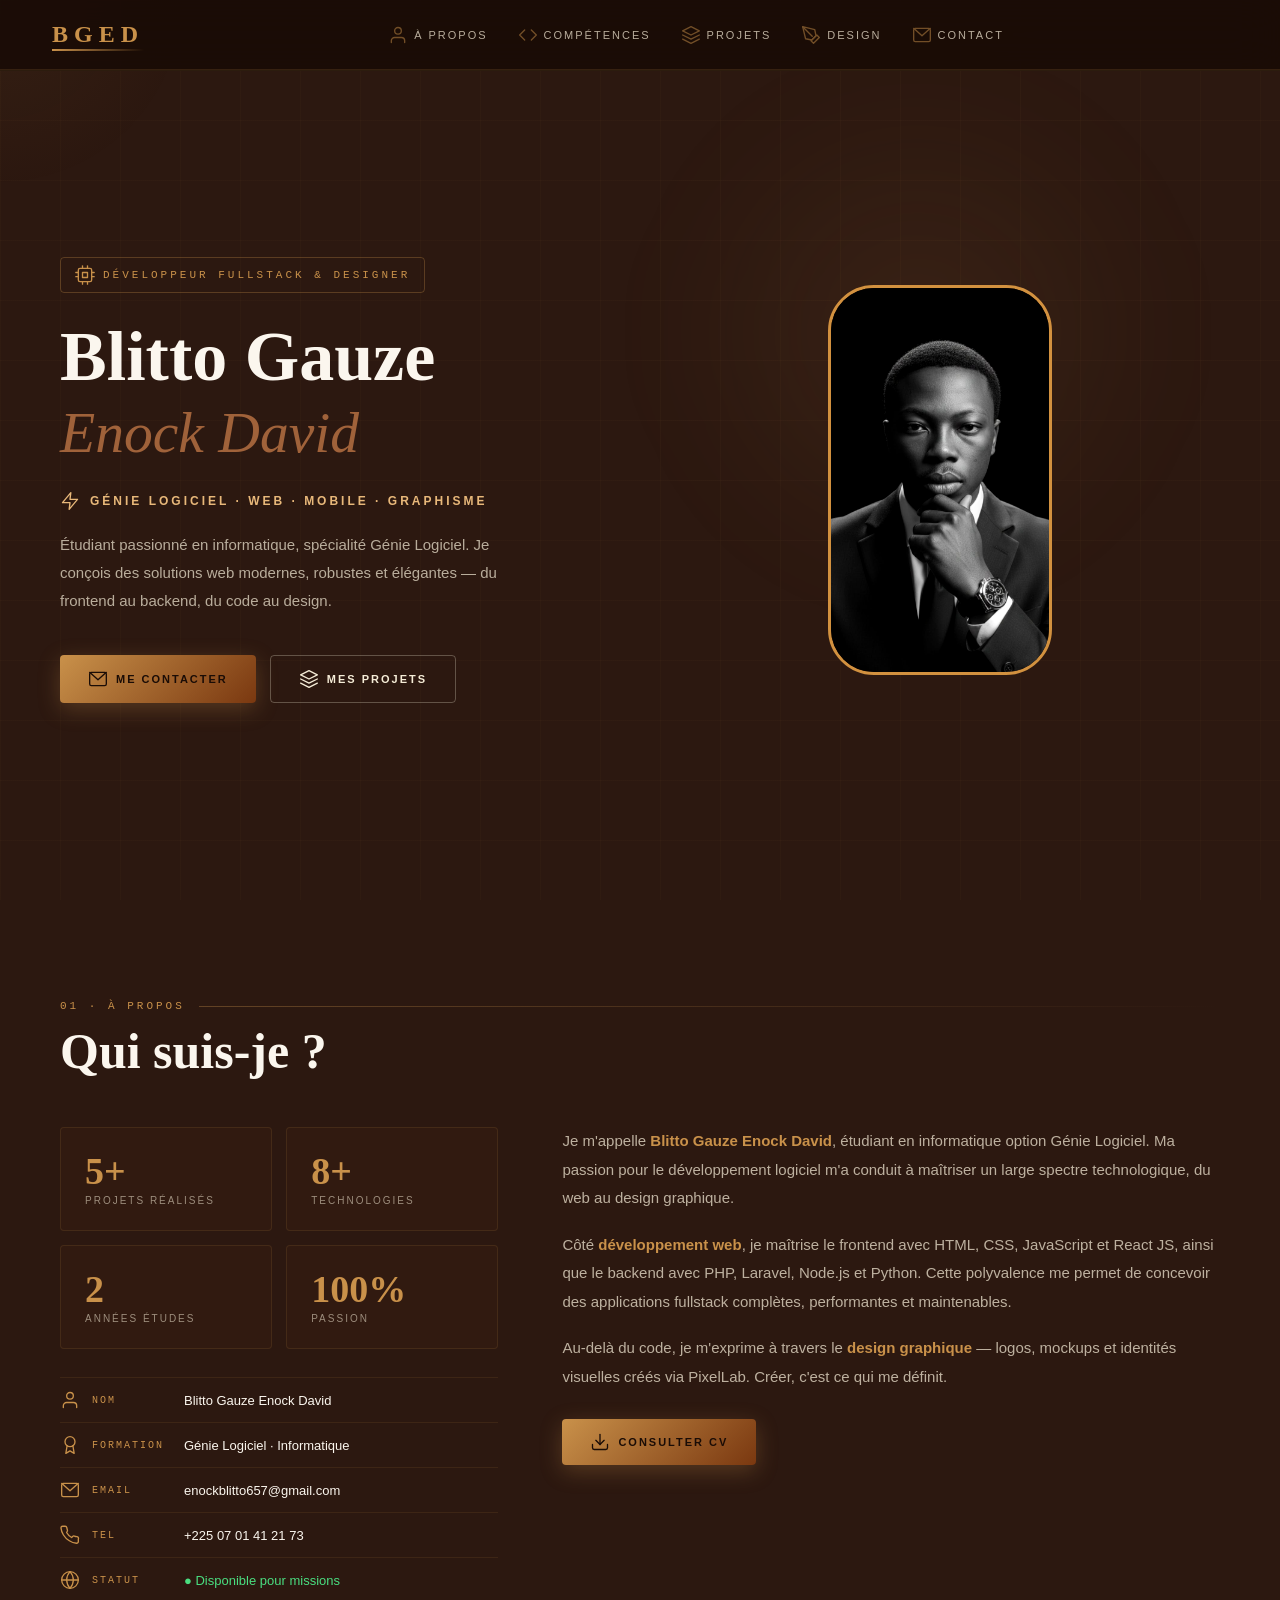
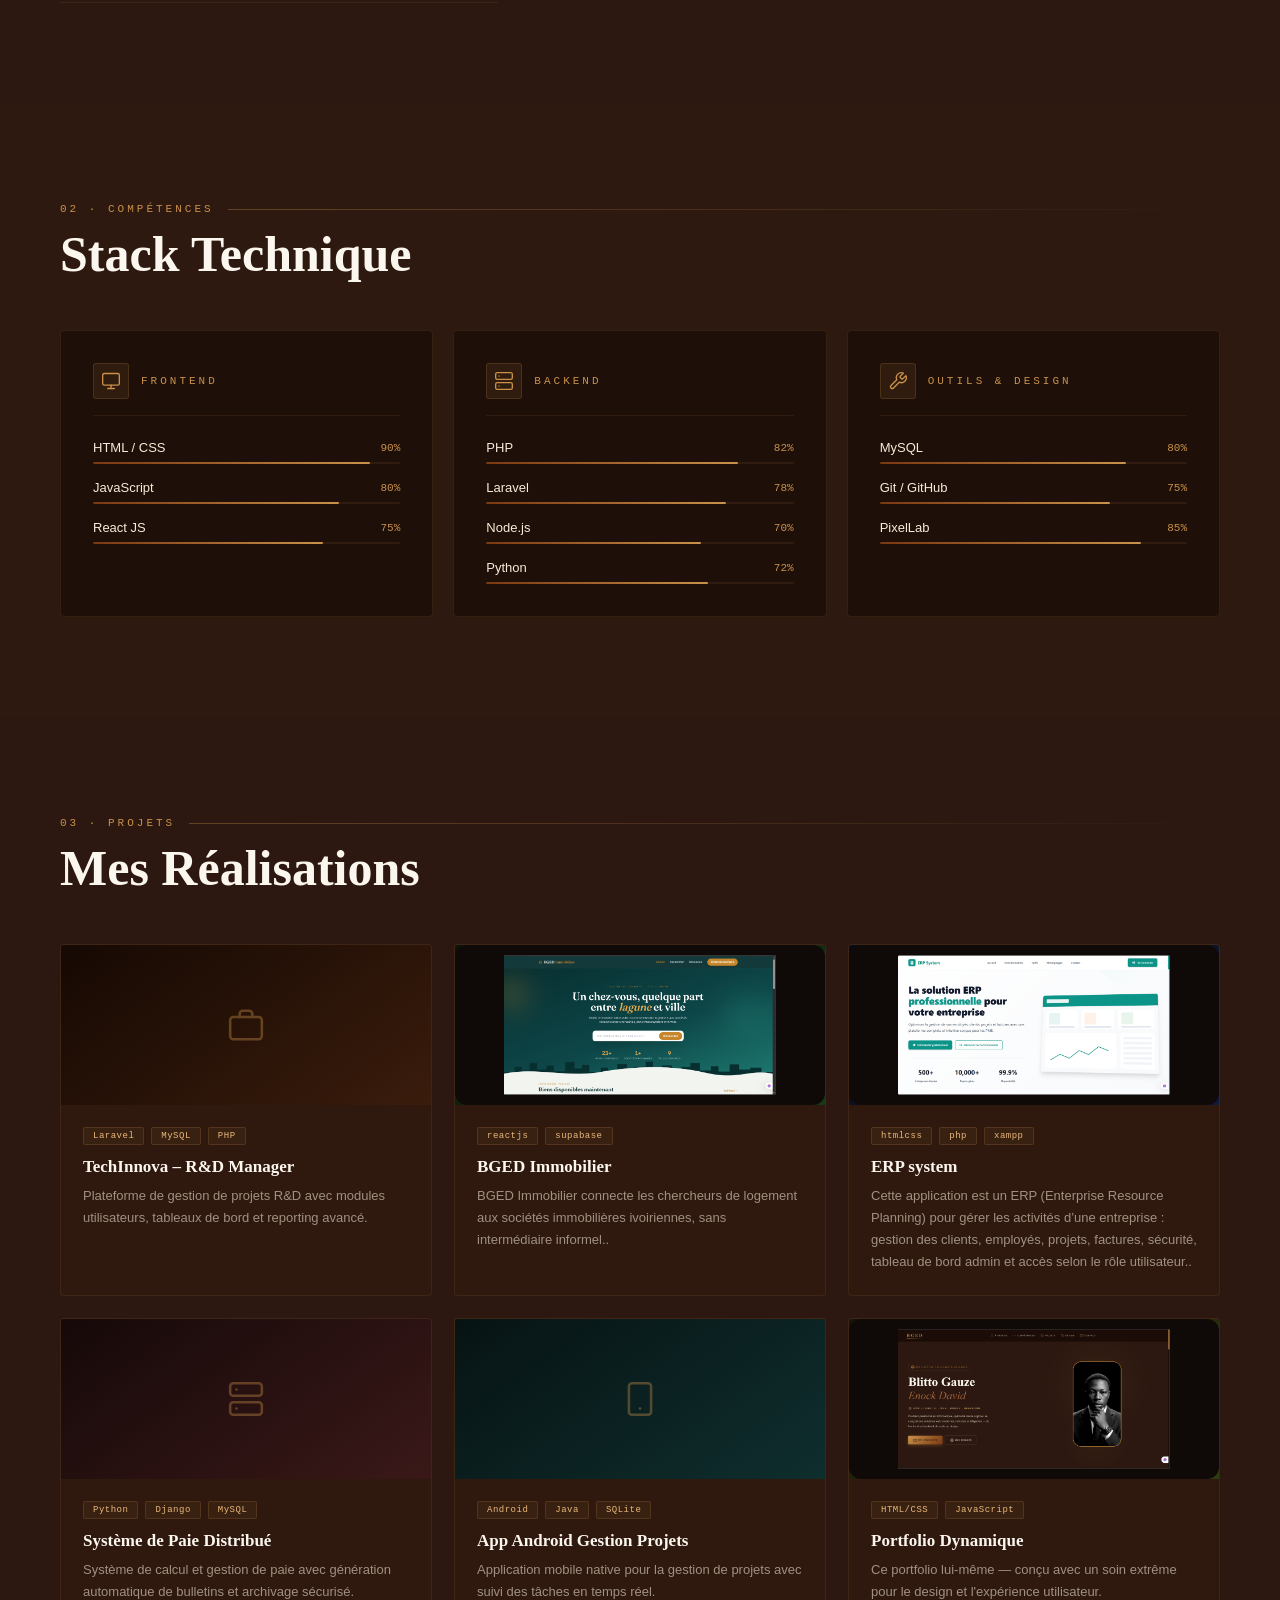
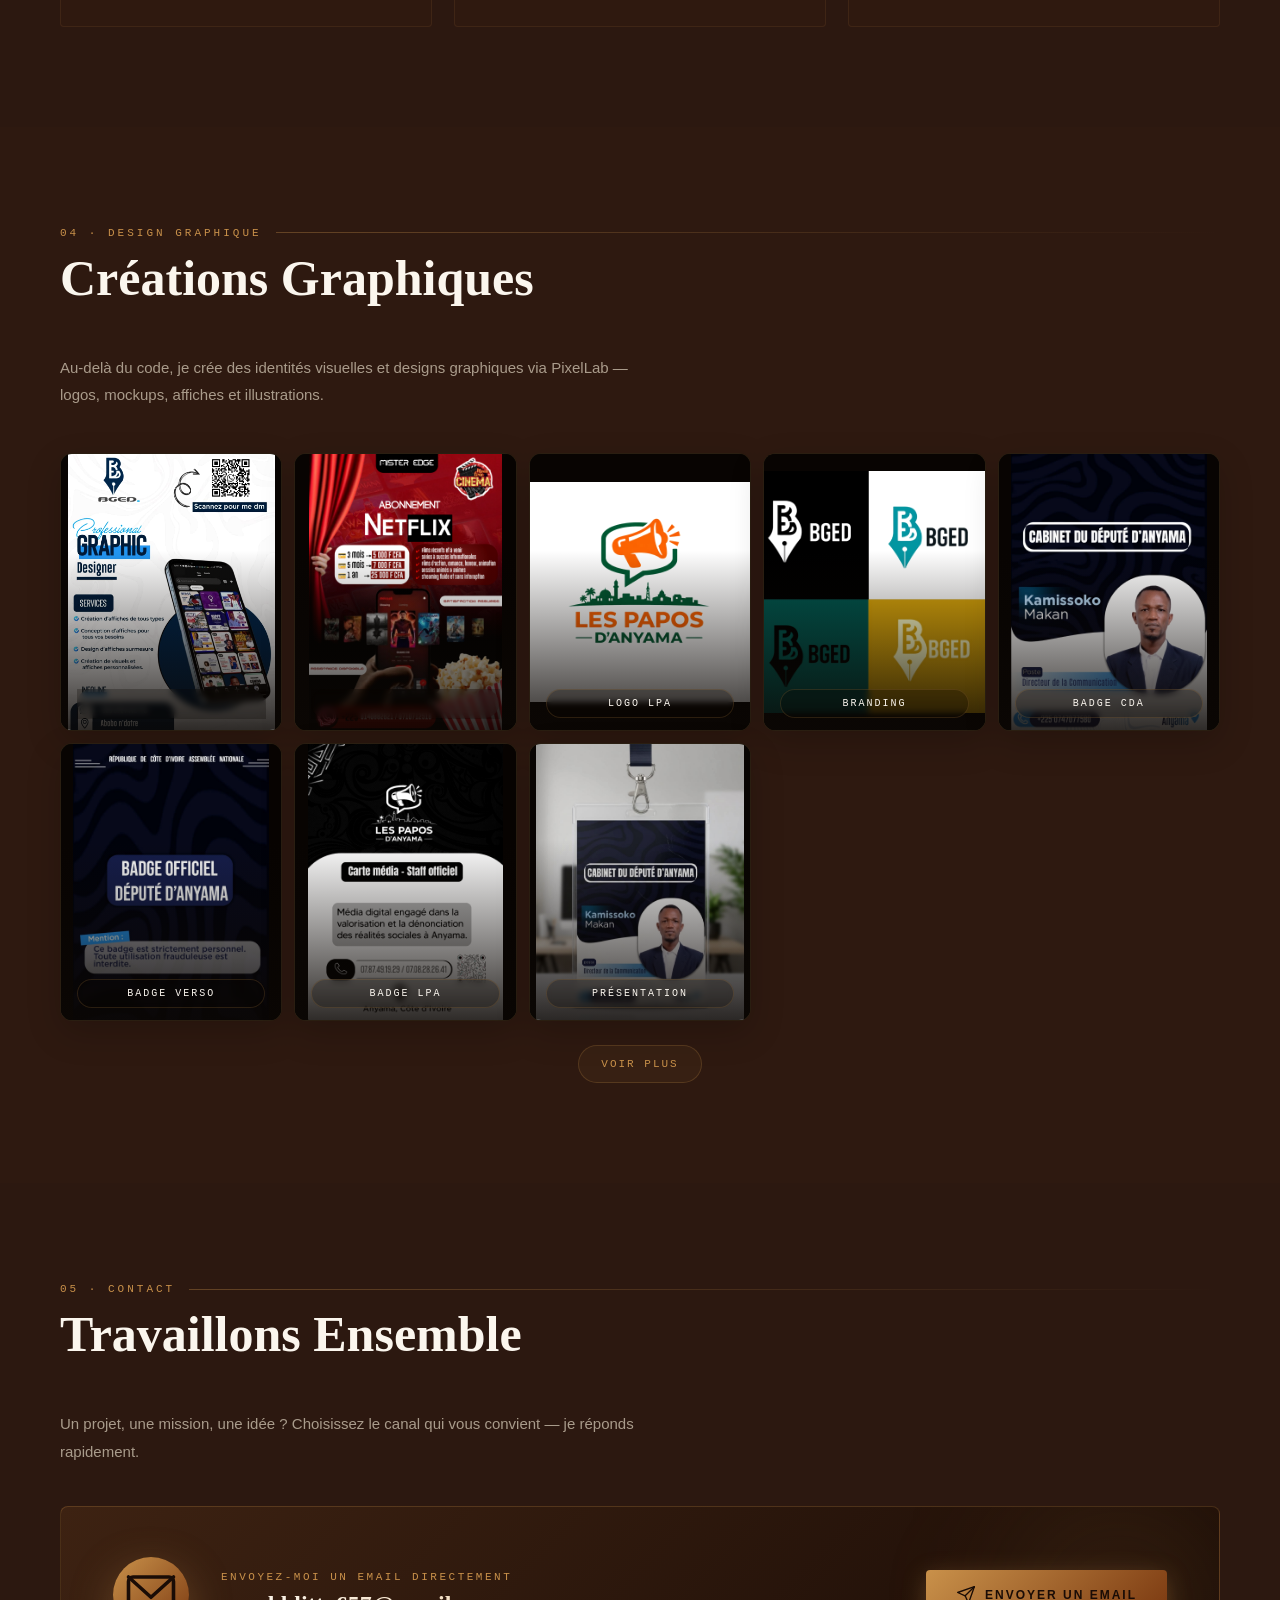
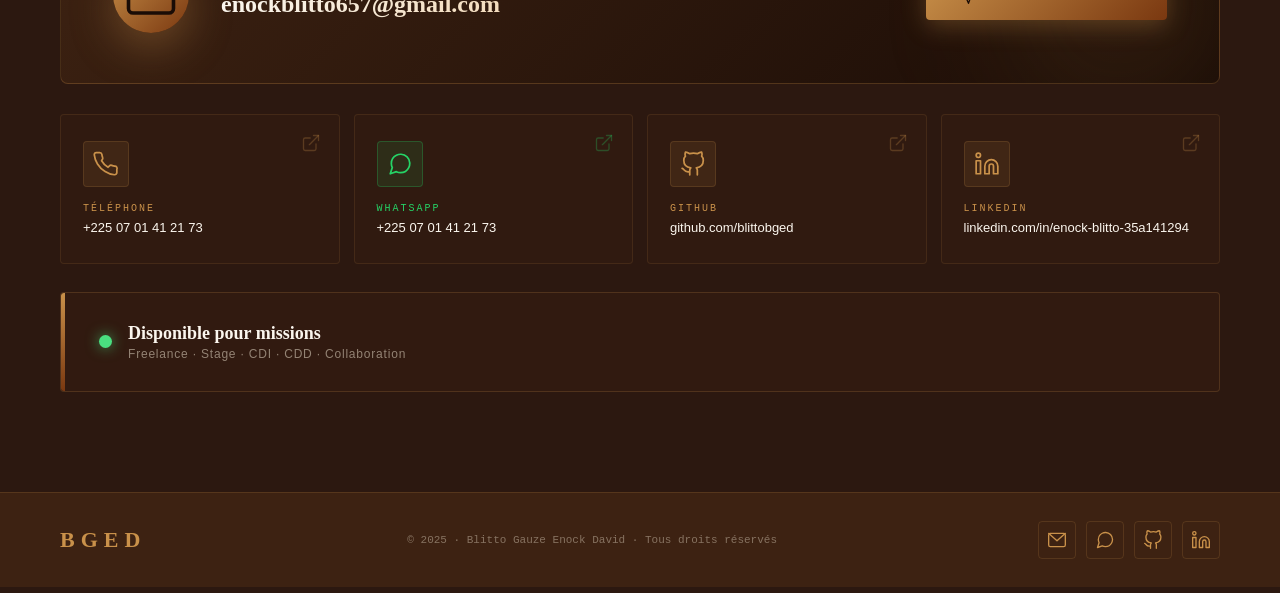
==== BGED_portfolio/index.html @ 5c8928c1 "Add files via upload" ====
<!DOCTYPE html>
<html lang="fr">
<head>
<meta charset="UTF-8">
<meta name="viewport" content="width=device-width, initial-scale=1.0">
<title>BGED | Portfolio</title>
<!-- FAVICON -->
<link rel="icon" type="image/jpeg" href="image/BGED_favicon.jpeg"  sizes="any">

<!-- ═══════════ SVG SPRITE ═══════════ -->
<svg xmlns="http://www.w3.org/2000/svg" style="display:none">
  <symbol id="i-user"    viewBox="0 0 24 24" fill="none" stroke="currentColor" stroke-width="1.6" stroke-linecap="round" stroke-linejoin="round"><path d="M20 21v-2a4 4 0 0 0-4-4H8a4 4 0 0 0-4 4v2"/><circle cx="12" cy="7" r="4"/></symbol>
  <symbol id="i-code"    viewBox="0 0 24 24" fill="none" stroke="currentColor" stroke-width="1.6" stroke-linecap="round" stroke-linejoin="round"><polyline points="16 18 22 12 16 6"/><polyline points="8 6 2 12 8 18"/></symbol>
  <symbol id="i-layers"  viewBox="0 0 24 24" fill="none" stroke="currentColor" stroke-width="1.6" stroke-linecap="round" stroke-linejoin="round"><polygon points="12 2 2 7 12 12 22 7 12 2"/><polyline points="2 17 12 22 22 17"/><polyline points="2 12 12 17 22 12"/></symbol>
  <symbol id="i-pen"     viewBox="0 0 24 24" fill="none" stroke="currentColor" stroke-width="1.6" stroke-linecap="round" stroke-linejoin="round"><path d="M12 19l7-7 3 3-7 7-3-3z"/><path d="M18 13l-1.5-7.5L2 2l3.5 14.5L13 18z"/><path d="M2 2l11.5 11.5"/></symbol>
  <symbol id="i-mail"    viewBox="0 0 24 24" fill="none" stroke="currentColor" stroke-width="1.6" stroke-linecap="round" stroke-linejoin="round"><rect x="2" y="4" width="20" height="16" rx="2"/><polyline points="2,4 12,13 22,4"/></symbol>
  <symbol id="i-phone"   viewBox="0 0 24 24" fill="none" stroke="currentColor" stroke-width="1.6" stroke-linecap="round" stroke-linejoin="round"><path d="M22 16.92v3a2 2 0 0 1-2.18 2 19.79 19.79 0 0 1-8.63-3.07A19.5 19.5 0 0 1 4.15 12a19.79 19.79 0 0 1-3-8.59A2 2 0 0 1 3.18 1.5h3a2 2 0 0 1 2 1.72 12.84 12.84 0 0 0 .7 2.81 2 2 0 0 1-.45 2.11L7.91 9a16 16 0 0 0 6 6l1.27-1.27a2 2 0 0 1 2.11-.45 12.84 12.84 0 0 0 2.81.7A2 2 0 0 1 22 16.92z"/></symbol>
  <symbol id="i-chat"    viewBox="0 0 24 24" fill="none" stroke="currentColor" stroke-width="1.6" stroke-linecap="round" stroke-linejoin="round"><path d="M21 11.5a8.38 8.38 0 0 1-.9 3.8 8.5 8.5 0 0 1-7.6 4.7 8.38 8.38 0 0 1-3.8-.9L3 21l1.9-5.7a8.38 8.38 0 0 1-.9-3.8 8.5 8.5 0 0 1 4.7-7.6 8.38 8.38 0 0 1 3.8-.9h.5a8.48 8.48 0 0 1 8 8v.5z"/></symbol>
  <symbol id="i-github"  viewBox="0 0 24 24" fill="none" stroke="currentColor" stroke-width="1.6" stroke-linecap="round" stroke-linejoin="round"><path d="M9 19c-5 1.5-5-2.5-7-3m14 6v-3.87a3.37 3.37 0 0 0-.94-2.61c3.14-.35 6.44-1.54 6.44-7A5.44 5.44 0 0 0 20 4.77 5.07 5.07 0 0 0 19.91 1S18.73.65 16 2.48a13.38 13.38 0 0 0-7 0C6.27.65 5.09 1 5.09 1A5.07 5.07 0 0 0 5 4.77a5.44 5.44 0 0 0-1.5 3.78c0 5.42 3.3 6.61 6.44 7A3.37 3.37 0 0 0 9 18.13V22"/></symbol>
  <symbol id="i-linkedin" viewBox="0 0 24 24" fill="none" stroke="currentColor" stroke-width="1.6" stroke-linecap="round" stroke-linejoin="round"><path d="M16 8a6 6 0 0 1 6 6v7h-4v-7a2 2 0 0 0-4 0v7h-4v-7a6 6 0 0 1 6-6z"/><rect x="2" y="9" width="4" height="12"/><circle cx="4" cy="4" r="2"/></symbol>
  <symbol id="i-send"    viewBox="0 0 24 24" fill="none" stroke="currentColor" stroke-width="1.6" stroke-linecap="round" stroke-linejoin="round"><line x1="22" y1="2" x2="11" y2="13"/><polygon points="22 2 15 22 11 13 2 9 22 2"/></symbol>
  <symbol id="i-dl"      viewBox="0 0 24 24" fill="none" stroke="currentColor" stroke-width="1.6" stroke-linecap="round" stroke-linejoin="round"><path d="M21 15v4a2 2 0 0 1-2 2H5a2 2 0 0 1-2-2v-4"/><polyline points="7 10 12 15 17 10"/><line x1="12" y1="15" x2="12" y2="3"/></symbol>
  <symbol id="i-monitor" viewBox="0 0 24 24" fill="none" stroke="currentColor" stroke-width="1.6" stroke-linecap="round" stroke-linejoin="round"><rect x="2" y="3" width="20" height="14" rx="2"/><line x1="8" y1="21" x2="16" y2="21"/><line x1="12" y1="17" x2="12" y2="21"/></symbol>
  <symbol id="i-server"  viewBox="0 0 24 24" fill="none" stroke="currentColor" stroke-width="1.6" stroke-linecap="round" stroke-linejoin="round"><rect x="2" y="2" width="20" height="8" rx="2"/><rect x="2" y="14" width="20" height="8" rx="2"/><line x1="6" y1="6" x2="6.01" y2="6"/><line x1="6" y1="18" x2="6.01" y2="18"/></symbol>
  <symbol id="i-tool"    viewBox="0 0 24 24" fill="none" stroke="currentColor" stroke-width="1.6" stroke-linecap="round" stroke-linejoin="round"><path d="M14.7 6.3a1 1 0 0 0 0 1.4l1.6 1.6a1 1 0 0 0 1.4 0l3.77-3.77a6 6 0 0 1-7.94 7.94l-6.91 6.91a2.12 2.12 0 0 1-3-3l6.91-6.91a6 6 0 0 1 7.94-7.94l-3.76 3.76z"/></symbol>
  <symbol id="i-cpu"     viewBox="0 0 24 24" fill="none" stroke="currentColor" stroke-width="1.6" stroke-linecap="round" stroke-linejoin="round"><rect x="4" y="4" width="16" height="16" rx="2"/><rect x="9" y="9" width="6" height="6"/><line x1="9" y1="1" x2="9" y2="4"/><line x1="15" y1="1" x2="15" y2="4"/><line x1="9" y1="20" x2="9" y2="23"/><line x1="15" y1="20" x2="15" y2="23"/><line x1="20" y1="9" x2="23" y2="9"/><line x1="20" y1="14" x2="23" y2="14"/><line x1="1" y1="9" x2="4" y2="9"/><line x1="1" y1="14" x2="4" y2="14"/></symbol>
  <symbol id="i-zap"     viewBox="0 0 24 24" fill="none" stroke="currentColor" stroke-width="1.6" stroke-linecap="round" stroke-linejoin="round"><polygon points="13 2 3 14 12 14 11 22 21 10 12 10 13 2"/></symbol>
  <symbol id="i-globe"   viewBox="0 0 24 24" fill="none" stroke="currentColor" stroke-width="1.6" stroke-linecap="round" stroke-linejoin="round"><circle cx="12" cy="12" r="10"/><line x1="2" y1="12" x2="22" y2="12"/><path d="M12 2a15.3 15.3 0 0 1 4 10 15.3 15.3 0 0 1-4 10 15.3 15.3 0 0 1-4-10 15.3 15.3 0 0 1 4-10z"/></symbol>
  <symbol id="i-award"   viewBox="0 0 24 24" fill="none" stroke="currentColor" stroke-width="1.6" stroke-linecap="round" stroke-linejoin="round"><circle cx="12" cy="8" r="6"/><path d="M15.477 12.89L17 22l-5-3-5 3 1.523-9.11"/></symbol>
  <symbol id="i-star"    viewBox="0 0 24 24" fill="none" stroke="currentColor" stroke-width="1.6" stroke-linecap="round" stroke-linejoin="round"><polygon points="12 2 15.09 8.26 22 9.27 17 14.14 18.18 21.02 12 17.77 5.82 21.02 7 14.14 2 9.27 8.91 8.26 12 2"/></symbol>
  <symbol id="i-eye"     viewBox="0 0 24 24" fill="none" stroke="currentColor" stroke-width="1.6" stroke-linecap="round" stroke-linejoin="round"><path d="M1 12s4-8 11-8 11 8 11 8-4 8-11 8-11-8-11-8z"/><circle cx="12" cy="12" r="3"/></symbol>
  <symbol id="i-ext"     viewBox="0 0 24 24" fill="none" stroke="currentColor" stroke-width="1.6" stroke-linecap="round" stroke-linejoin="round"><path d="M18 13v6a2 2 0 0 1-2 2H5a2 2 0 0 1-2-2V8a2 2 0 0 1 2-2h6"/><polyline points="15 3 21 3 21 9"/><line x1="10" y1="14" x2="21" y2="3"/></symbol>
  <symbol id="i-brief"   viewBox="0 0 24 24" fill="none" stroke="currentColor" stroke-width="1.6" stroke-linecap="round" stroke-linejoin="round"><rect x="2" y="7" width="20" height="14" rx="2"/><path d="M16 7V5a2 2 0 0 0-2-2h-4a2 2 0 0 0-2 2v2"/></symbol>
  <symbol id="i-db"      viewBox="0 0 24 24" fill="none" stroke="currentColor" stroke-width="1.6" stroke-linecap="round" stroke-linejoin="round"><ellipse cx="12" cy="5" rx="9" ry="3"/><path d="M21 12c0 1.66-4 3-9 3s-9-1.34-9-3"/><path d="M3 5v14c0 1.66 4 3 9 3s9-1.34 9-3V5"/></symbol>
  <symbol id="i-mobile"  viewBox="0 0 24 24" fill="none" stroke="currentColor" stroke-width="1.6" stroke-linecap="round" stroke-linejoin="round"><rect x="5" y="2" width="14" height="20" rx="2"/><line x1="12" y1="18" x2="12.01" y2="18"/></symbol>
  <symbol id="i-img"     viewBox="0 0 24 24" fill="none" stroke="currentColor" stroke-width="1.6" stroke-linecap="round" stroke-linejoin="round"><rect x="3" y="3" width="18" height="18" rx="2"/><circle cx="8.5" cy="8.5" r="1.5"/><polyline points="21 15 16 10 5 21"/></symbol>
  <symbol id="i-grid"    viewBox="0 0 24 24" fill="none" stroke="currentColor" stroke-width="1.6" stroke-linecap="round" stroke-linejoin="round"><rect x="3" y="3" width="7" height="7"/><rect x="14" y="3" width="7" height="7"/><rect x="14" y="14" width="7" height="7"/><rect x="3" y="14" width="7" height="7"/></symbol>
</svg>

<style>
/* ══════════════════════════════════════════
   DESIGN TOKENS
══════════════════════════════════════════ */
:root {
  --c0: #1A0C06;
  --c1: #2C1810;
  --c2: #3D2212;
  --c3: #5A3520;
  --gold: #C9914A;
  --gold2: #E8B87A;
  --cream: #F5ECD7;
  --cream2: #FBF6EE;
  --green: #4ade80;
  --wa: #25d366;
  --fd: 'Playfair Display', serif;
  --fb: 'DM Sans', sans-serif;
  --fm: 'DM Mono', monospace;
  --nav: 70px;
  --r: 4px;
  --ease: cubic-bezier(.4,0,.2,1);
}

/* ══════════════════════════════════════════
   RESET
══════════════════════════════════════════ */
*, *::before, *::after { margin:0; padding:0; box-sizing:border-box }
html { scroll-behavior:smooth }
body { font-family:var(--fb); background:var(--c1); color:var(--cream); overflow-x:hidden; min-width:320px }
a { color:inherit; text-decoration:none }
button { font-family:var(--fb); cursor:pointer; border:none; background:none }
ul { list-style:none }
img { max-width:100%; display:block }

/* ══════════════════════════════════════════
   SCROLLBAR
══════════════════════════════════════════ */
::-webkit-scrollbar { width:5px }
::-webkit-scrollbar-track { background:var(--c0) }
::-webkit-scrollbar-thumb { background:var(--gold); border-radius:3px }

/* ══════════════════════════════════════════
   ICON SYSTEM
══════════════════════════════════════════ */
.ic { display:inline-flex; align-items:center; justify-content:center; flex-shrink:0 }
.ic svg { display:block }
.ic-xs svg { width:13px; height:13px }
.ic-sm svg { width:16px; height:16px }
.ic    svg { width:20px; height:20px }
.ic-md svg { width:26px; height:26px }
.ic-lg svg { width:38px; height:38px }
.ic-xl svg { width:54px; height:54px }

/* ══════════════════════════════════════════
   ANIMATIONS
══════════════════════════════════════════ */
@keyframes fadeUp   { from { opacity:0; transform:translateY(28px) } to { opacity:1; transform:none } }
@keyframes fadeRight{ from { opacity:0; transform:translateX(40px)  } to { opacity:1; transform:none } }
@keyframes pulse    { 0%,100% { transform:scale(1);   opacity:1   }  50% { transform:scale(.7); opacity:.55 } }
@keyframes drift    { 0%,100% { transform:translate(0,0) }  50% { transform:translate(-22px,-28px) } }
@keyframes shimmer  { 0% { background-position:200% center } 100% { background-position:-200% center } }

.reveal { opacity:0; transform:translateY(34px); transition:opacity .65s var(--ease), transform .65s var(--ease) }
.reveal.in { opacity:1; transform:none }

/* ══════════════════════════════════════════
   CURSOR GLOW
══════════════════════════════════════════ */
#cglow {
  position:fixed; pointer-events:none; z-index:0;
  width:380px; height:380px; border-radius:50%;
  background:radial-gradient(circle, rgba(201,145,74,.06), transparent 70%);
  transform:translate(-50%,-50%);
  transition:left .08s, top .08s;
}

/* ══════════════════════════════════════════
   NAVBAR
══════════════════════════════════════════ */
#nav {
  position:fixed; top:0; left:0; right:0; z-index:300;
  height:var(--nav);
  display:flex; align-items:center; justify-content:space-between; gap:20px;
  padding:0 52px;
  background:rgba(26,12,6,.94);
  backdrop-filter:blur(22px);
  border-bottom:1px solid rgba(201,145,74,.16);
  transition:background .3s;
}
#nav.scrolled { background:rgba(10,4,2,.99) }

.nav-logo {
  font-family:var(--fd); font-size:24px; font-weight:900;
  color:var(--gold); letter-spacing:6px; flex-shrink:0;
  position:relative;
}
.nav-logo::after {
  content:''; position:absolute; bottom:-3px; left:0;
  width:100%; height:2px;
  background:linear-gradient(90deg, var(--gold), transparent);
}

.nav-links {
  display:flex; align-items:center; gap:30px;
  flex:1; justify-content:center;
}
.nav-links a {
  font-size:11px; letter-spacing:2px; text-transform:uppercase; font-weight:500;
  color:rgba(245,236,215,.72);
  display:flex; align-items:center; gap:6px;
  position:relative; transition:color .25s;
}
.nav-links a .ic { color:var(--gold); opacity:.5; transition:opacity .25s }
.nav-links a::after {
  content:''; position:absolute; bottom:-5px; left:0;
  width:0; height:1px; background:var(--gold);
  transition:width .3s var(--ease);
}
.nav-links a:hover { color:var(--gold) }
.nav-links a:hover .ic { opacity:1 }
.nav-links a:hover::after { width:100% }

/* Burger button */
.burger {
  display:none; flex-direction:column; justify-content:center; gap:5px;
  width:40px; height:40px; flex-shrink:0;
  border:1px solid rgba(201,145,74,.25); border-radius:var(--r);
  padding:10px; transition:border-color .3s;
}
.burger:hover { border-color:var(--gold) }
.burger span {
  display:block; width:100%; height:1.5px;
  background:var(--gold); border-radius:1px;
  transition:all .35s var(--ease); transform-origin:center;
}
.burger.open span:nth-child(1) { transform:translateY(6.5px) rotate(45deg) }
.burger.open span:nth-child(2) { opacity:0; transform:scaleX(0) }
.burger.open span:nth-child(3) { transform:translateY(-6.5px) rotate(-45deg) }

/* Mobile drawer */
.mob-drawer {
  position:fixed; top:var(--nav); left:0; right:0; z-index:299;
  background:rgba(10,4,2,.97); backdrop-filter:blur(24px);
  border-bottom:1px solid rgba(201,145,74,.18);
  max-height:0; overflow:hidden;
  transition:max-height .45s var(--ease);
}
.mob-drawer.open { max-height:580px }
.mob-inner { padding:24px }

.mob-card {
  display:flex; align-items:center; gap:14px;
  padding:18px; margin-bottom:16px;
  background:rgba(61,34,18,.4);
  border:1px solid rgba(201,145,74,.14); border-radius:var(--r);
}
.mob-av {
  width:50px; height:50px; border-radius:50%; flex-shrink:0;
  background:linear-gradient(135deg, var(--gold), #7a3810);
  display:flex; align-items:center; justify-content:center;
  font-family:var(--fd); font-size:16px; font-weight:900; color:var(--c0);
  border:2px solid rgba(201,145,74,.4);
}
.mob-name  { font-family:var(--fd); font-size:16px; font-weight:700; color:var(--cream2) }
.mob-role  { font-family:var(--fm); font-size:10px; letter-spacing:2px; text-transform:uppercase; color:var(--gold); margin-top:3px }
.mob-status{ display:flex; align-items:center; gap:6px; font-size:11px; color:rgba(245,236,215,.5); margin-top:5px }
.pulse-dot {
  width:7px; height:7px; border-radius:50%;
  background:var(--green); box-shadow:0 0 8px rgba(74,222,128,.7);
  flex-shrink:0; animation:pulse 2s ease-in-out infinite;
}

.mob-nav { display:flex; flex-direction:column; gap:4px; margin-bottom:16px }
.mob-nav a {
  display:flex; align-items:center; gap:12px;
  padding:13px 16px; border-radius:var(--r);
  font-size:13px; letter-spacing:2px; text-transform:uppercase; font-weight:600;
  color:var(--cream); border:1px solid transparent;
  transition:all .25s;
}
.mob-nav a .ic { color:var(--gold) }
.mob-nav a:hover { color:var(--gold); background:rgba(61,34,18,.5); border-color:rgba(201,145,74,.2) }

.mob-cta {
  display:flex; align-items:center; justify-content:center; gap:9px;
  width:100%; padding:14px;
  background:linear-gradient(135deg, var(--gold), #7a3810);
  color:var(--c0); font-weight:700; font-size:12px; letter-spacing:2px; text-transform:uppercase;
  border-radius:var(--r); transition:opacity .3s;
}
.mob-cta:hover { opacity:.88 }

/* ══════════════════════════════════════════
   BUTTONS
══════════════════════════════════════════ */
.btn-gold {
  display:inline-flex; align-items:center; gap:8px;
  padding:13px 28px;
  background:linear-gradient(135deg, var(--gold), #7a3810);
  color:var(--c0); font-weight:700; font-size:11px; letter-spacing:2px; text-transform:uppercase;
  border-radius:var(--r); transition:all .3s;
  box-shadow:0 6px 22px rgba(201,145,74,.28);
}
.btn-gold:hover { transform:translateY(-3px); box-shadow:0 12px 36px rgba(201,145,74,.48) }

.btn-ghost {
  display:inline-flex; align-items:center; gap:8px;
  padding:13px 28px;
  background:transparent; color:var(--cream);
  font-weight:600; font-size:11px; letter-spacing:2px; text-transform:uppercase;
  border:1px solid rgba(245,236,215,.28); border-radius:var(--r);
  transition:all .3s;
}
.btn-ghost:hover { border-color:var(--gold); color:var(--gold); transform:translateY(-3px) }

/* ══════════════════════════════════════════
   SECTION HELPERS
══════════════════════════════════════════ */
.section-tag {
  display:flex; align-items:center; gap:14px; margin-bottom:12px;
}
.section-tag span {
  font-family:var(--fm); font-size:11px; letter-spacing:3px; text-transform:uppercase;
  color:var(--gold); white-space:nowrap;
}
.section-tag::after { content:''; flex:1; height:1px; background:linear-gradient(90deg,rgba(201,145,74,.35),transparent) }

.section-title {
  font-family:var(--fd); font-weight:900; line-height:1.1;
  font-size:clamp(28px,4vw,50px); color:var(--cream2);
  margin-bottom:48px;
}

/* ══════════════════════════════════════════
   HERO
══════════════════════════════════════════ */
#hero {
  min-height:100vh;
  display:grid; grid-template-columns:1fr 1fr;
  align-items:center; gap:40px;
  padding:calc(var(--nav) + 60px) 60px 70px;
  position:relative; overflow:hidden;
}
.hero-glow {
  position:absolute; top:8%; right:8%;
  width:520px; height:520px; border-radius:50%;
  background:radial-gradient(circle, rgba(201,145,74,.09), transparent 70%);
  filter:blur(50px); pointer-events:none;
  animation:drift 12s ease-in-out infinite;
}
.hero-grid {
  position:absolute; inset:0;
  background-image:
    linear-gradient(rgba(201,145,74,.03) 1px, transparent 1px),
    linear-gradient(90deg, rgba(201,145,74,.03) 1px, transparent 1px);
  background-size:60px 60px;
}

/* Hero left */
.hero-left { position:relative; z-index:2 }

.hero-chip {
  display:inline-flex; align-items:center; gap:8px;
  font-family:var(--fm); font-size:11px; letter-spacing:3px; text-transform:uppercase; color:var(--gold);
  padding:7px 14px; border:1px solid rgba(201,145,74,.3); border-radius:var(--r);
  margin-bottom:28px; animation:fadeUp .8s both;
}
.hero-h1 {
  font-family:var(--fd); font-weight:900; line-height:1.04;
  font-size:clamp(36px,5.5vw,70px); color:var(--cream2);
  margin-bottom:6px; animation:fadeUp .8s .1s both;
}
.hero-h2 {
  font-family:var(--fd); font-weight:400; font-style:italic;
  font-size:clamp(30px,4.5vw,62px); color:#A0623A;
  margin-bottom:26px; animation:fadeUp .8s .2s both;
}
.hero-role {
  display:flex; align-items:center; gap:10px;
  font-size:12px; letter-spacing:3px; text-transform:uppercase; font-weight:600;
  color:var(--gold2); margin-bottom:20px;
  animation:fadeUp .8s .3s both;
}
.hero-desc {
  font-size:15px; line-height:1.88; color:rgba(245,236,215,.7);
  max-width:460px; margin-bottom:40px;
  animation:fadeUp .8s .4s both;
}
.hero-btns { display:flex; gap:14px; flex-wrap:wrap; animation:fadeUp .8s .5s both }

/* Hero right — profile card or image */
.hero-right {
  display:flex; justify-content:center; align-items:center;
  position:relative; z-index:2;
  animation:fadeRight 1s .3s both;
}
/* when using the old card layout the container was limited; keep the width rule for the image as well */
.profile-card, .profile-image {
  width: min(340px,100%);
}
.profile-card::before {
  content:''; position:absolute;
  top:18px; left:18px; right:-18px; bottom:-18px;
  border:1px solid rgba(201,145,74,.18); border-radius:var(--r);
}

/* new image styling */
.profile-image {
  display: block;
  width: 40%;              /* fill the available space */
  height: auto;
  max-width: 340px;
  border-radius: 46px;       /* circular portrait */
  border: 3px solid var(--gold);
  object-fit: cover;
  /* apply a subtle color filter that echoes the theme palette */
  filter: saturate(1.1) contrast(1.05);
  animation:fadeRight 1s .3s both;
}
.profile-inner {
  background:linear-gradient(145deg, var(--c2), var(--c0));
  border:1px solid rgba(201,145,74,.18); border-radius:var(--r);
  padding:44px 28px;
  display:flex; flex-direction:column; align-items:center;
  position:relative; overflow:hidden;
}
.profile-wm {
  position:absolute; top:10px; right:14px;
  font-family:var(--fd); font-size:62px; font-weight:900;
  color:var(--gold); opacity:.05; user-select:none; line-height:1;
}
.profile-circle {
  width:104px; height:104px; border-radius:50%;
  background:linear-gradient(135deg, var(--gold), #7a3810);
  display:flex; align-items:center; justify-content:center;
  color:var(--c0); margin-bottom:20px;
  box-shadow:0 16px 50px rgba(201,145,74,.3);
}
.profile-name { font-family:var(--fd); font-size:20px; font-weight:700; color:var(--cream2); text-align:center; margin-bottom:4px }
.profile-sub  { font-family:var(--fm); font-size:10px; letter-spacing:3px; text-transform:uppercase; color:var(--gold); text-align:center; margin-bottom:24px }
.profile-badges { display:flex; flex-wrap:wrap; gap:7px; justify-content:center }
.pbadge {
  padding:4px 11px;
  background:rgba(201,145,74,.07); border:1px solid rgba(201,145,74,.18); border-radius:2px;
  font-family:var(--fm); font-size:10px; color:var(--gold2); letter-spacing:.5px;
}

/* ══════════════════════════════════════════
   ABOUT
══════════════════════════════════════════ */
#about { padding:100px 60px; background:var(--c1) }

.about-grid { display:grid; grid-template-columns:1fr 1.5fr; gap:64px; align-items:start }

.stats-grid { display:grid; grid-template-columns:1fr 1fr; gap:14px; margin-bottom:28px }
.stat-box {
  padding:24px; background:rgba(61,34,18,.35);
  border:1px solid rgba(201,145,74,.13); border-radius:var(--r); transition:all .3s;
}
.stat-box:hover { border-color:var(--gold); transform:translateY(-4px); background:rgba(61,34,18,.55) }
.stat-n { font-family:var(--fd); font-size:38px; font-weight:900; color:var(--gold); line-height:1; margin-bottom:5px }
.stat-l { font-size:10px; letter-spacing:2px; text-transform:uppercase; color:rgba(245,236,215,.55) }

.info-rows { border-top:1px solid rgba(201,145,74,.1) }
.info-row {
  display:flex; align-items:center; gap:12px;
  padding:12px 0; border-bottom:1px solid rgba(201,145,74,.1);
}
.info-row .ic { color:var(--gold); flex-shrink:0 }
.info-key  { font-family:var(--fm); font-size:10px; letter-spacing:2px; text-transform:uppercase; color:var(--gold); min-width:80px; flex-shrink:0 }
.info-val  { font-size:13px; color:var(--cream2); word-break:break-word }

.about-text p { font-size:15px; line-height:1.9; color:rgba(245,236,215,.72); margin-bottom:18px }
.about-text p strong { color:var(--gold) }

/* ══════════════════════════════════════════
   SKILLS
══════════════════════════════════════════ */
#skills { padding:100px 60px; background:rgba(61,34,18,.12) }

.skills-grid { display:grid; grid-template-columns:repeat(3,1fr); gap:20px }

.skill-card {
  padding:32px; background:rgba(26,12,6,.75);
  border:1px solid rgba(201,145,74,.13); border-radius:var(--r); transition:all .4s;
}
.skill-card:hover { border-color:rgba(201,145,74,.38); transform:translateY(-6px); box-shadow:0 18px 50px rgba(0,0,0,.32) }

.skill-head {
  display:flex; align-items:center; gap:12px;
  margin-bottom:24px; padding-bottom:16px;
  border-bottom:1px solid rgba(201,145,74,.1);
}
.skill-ico {
  width:36px; height:36px; border-radius:3px;
  background:rgba(201,145,74,.1); border:1px solid rgba(201,145,74,.18);
  display:flex; align-items:center; justify-content:center; color:var(--gold); flex-shrink:0;
}
.skill-cat { font-family:var(--fm); font-size:11px; letter-spacing:3px; text-transform:uppercase; color:var(--gold) }

.sitem { margin-bottom:16px }
.sitem:last-child { margin-bottom:0 }
.srow  { display:flex; justify-content:space-between; align-items:center; margin-bottom:7px }
.sname { font-size:13px; color:var(--cream); font-weight:500 }
.spct  { font-family:var(--fm); font-size:11px; color:var(--gold) }
.sbar  { height:2px; background:rgba(201,145,74,.1); border-radius:2px; overflow:hidden }
.sfill { height:100%; background:linear-gradient(90deg,#7a3810,var(--gold)); border-radius:2px; width:0; transition:width 1.1s var(--ease) }

/* ══════════════════════════════════════════
   PROJECTS
══════════════════════════════════════════ */
#projects { padding:100px 60px; background:var(--c1) }

.proj-grid { display:grid; grid-template-columns:repeat(3,1fr); gap:22px }

.proj-card {
  background:rgba(61,34,18,.2); border:1px solid rgba(201,145,74,.1); border-radius:var(--r);
  overflow:hidden; transition:all .4s; display:flex; flex-direction:column;
}
.proj-card:hover { border-color:var(--gold); transform:translateY(-8px); box-shadow:0 26px 70px rgba(0,0,0,.4) }

.proj-thumb {
  height:160px; display:flex; align-items:center; justify-content:center;
  position:relative; overflow:hidden; flex-shrink:0; background:#110d0a;
}
.proj-thumb img {
  width:100%; height:100%; max-width:100%; max-height:100%;
  display:block; object-fit:contain; object-position:center;
  background:#0f0a08; padding:10px; box-sizing:border-box;
  border-radius:12px;
}
.proj-thumb .ic { color:var(--gold); opacity:.38; transition:all .35s }
.proj-card:hover .proj-thumb .ic { opacity:.85; transform:scale(1.1) }

.proj-card:nth-child(1) .proj-thumb { background:linear-gradient(145deg,#160903,#3a1c0c) }
.proj-card:nth-child(2) .proj-thumb { background:linear-gradient(145deg,#091509,#183818) }
.proj-card:nth-child(3) .proj-thumb { background:linear-gradient(145deg,#070b18,#10193a) }
.proj-card:nth-child(4) .proj-thumb { background:linear-gradient(145deg,#160909,#3a1818) }
.proj-card:nth-child(5) .proj-thumb { background:linear-gradient(145deg,#071313,#0f2e2e) }
.proj-card:nth-child(6) .proj-thumb { background:linear-gradient(145deg,#131607,#2e3a10) }

.proj-overlay {
  position:absolute; inset:0;
  background:rgba(10,4,2,.78);
  display:flex; align-items:center; justify-content:center; gap:12px;
  opacity:0; transition:opacity .3s;
}
.proj-card:hover .proj-overlay { opacity:1 }

.ov-btn {
  display:flex; align-items:center; gap:6px;
  padding:9px 18px; background:var(--gold); color:var(--c0);
  font-weight:700; font-size:10px; letter-spacing:1.5px; text-transform:uppercase;
  border-radius:var(--r); transition:transform .2s;
}
.ov-btn:hover { transform:scale(1.05) }
.ov-btn .ic { color:var(--c0) }

.proj-body { padding:22px; flex:1; display:flex; flex-direction:column }
.proj-tags { display:flex; gap:7px; flex-wrap:wrap; margin-bottom:12px }
.ptag {
  padding:3px 9px; background:rgba(201,145,74,.07); border:1px solid rgba(201,145,74,.18);
  border-radius:2px; font-family:var(--fm); font-size:9px; color:var(--gold2); letter-spacing:.5px;
}
.proj-name { font-family:var(--fd); font-size:17px; font-weight:700; color:var(--cream2); margin-bottom:8px }
.proj-desc { font-size:13px; line-height:1.7; color:rgba(245,236,215,.57); flex:1 }

/* ══════════════════════════════════════════
   DESIGN
══════════════════════════════════════════ */
#design { padding:100px 60px; background:rgba(61,34,18,.12) }

.design-intro { font-size:15px; line-height:1.85; color:rgba(245,236,215,.62); max-width:580px; margin-bottom:44px }

.design-grid {
  display:grid; grid-template-columns:repeat(5, minmax(0, 1fr));
  gap:12px;
}
.design-grid .span2 { grid-column:span 2 }

.d-item {
  position:relative; overflow:hidden;
  aspect-ratio: 4 / 5;
  min-height:180px;
  border-radius:12px; border:1px solid rgba(201,145,74,.13);
  cursor:pointer; background:#120d09; transition:all .4s;
  box-shadow:0 12px 34px rgba(0,0,0,.18);
}
.d-item::after {
  content:''; position:absolute; inset:0;
  background:linear-gradient(180deg, rgba(5,4,3,0) 35%, rgba(11,7,4,0.85) 100%);
}
.d-item:hover { border-color:var(--gold); box-shadow:0 16px 50px rgba(0,0,0,.45); transform:translateY(-4px) }
.d-item.is-hidden { display:none !important; }
.d-visual {
  position:absolute; inset:0; display:flex; align-items:center; justify-content:center;
  background:#0d0907;
}
.d-visual img {
  width:100%; height:100%; max-width:100%; max-height:100%;
  display:block; object-fit:contain; object-position:center;
  background:#0d0907; filter:saturate(.95) contrast(1.04);
  box-sizing:border-box;
  transition:transform .45s ease, filter .45s ease;
}
.d-item:hover .d-visual img {
  transform:scale(1.04);
  filter:saturate(1.08) contrast(1.08);
}
.d-label {
  position:absolute; left:16px; right:16px; bottom:12px;
  z-index:1; font-family:var(--fm); font-size:10px; letter-spacing:2px; text-transform:uppercase;
  color:var(--cream2); background:rgba(8,5,3,.26); border:1px solid rgba(201,145,74,.18);
  border-radius:999px; padding:8px 10px; text-align:center;
  backdrop-filter:blur(3px);
}
.design-toggle {
  margin-top:24px; border:1px solid rgba(201,145,74,.22); border-radius:999px;
  background:rgba(201,145,74,.06); color:var(--gold); padding:12px 22px;
  font-family:var(--fm); font-size:11px; letter-spacing:2px; text-transform:uppercase;
  transition:all .25s ease; cursor:pointer;
}
.design-toggle:hover {
  background:rgba(201,145,74,.12); border-color:var(--gold); transform:translateY(-2px);
}
.design-modal {
  position:fixed; inset:0; z-index:2000; display:none; align-items:center; justify-content:center;
  background:rgba(8, 5, 3, 0.88); padding:32px;
}
.design-modal.show {
  display:flex;
}
.design-modal-frame {
  position:relative; max-width:min(92vw, 920px); width:100%; max-height:90vh;
  display:flex; align-items:center; justify-content:center; background:rgba(21, 14, 10, 0.8);
  border:1px solid rgba(201,145,74,.24); border-radius:18px; padding:18px; box-shadow:0 24px 80px rgba(0,0,0,.45);
}
.design-modal-img {
  width:100%; max-width:100%; max-height:80vh; object-fit:contain; display:block;
  border-radius:12px; background:#120d09; box-sizing:border-box;
}
.design-modal-close {
  position:absolute; top:14px; right:14px; width:38px; height:38px; border-radius:50%;
  background:rgba(201,145,74,.14); border:1px solid rgba(201,145,74,.26); color:var(--cream2);
  font-size:28px; line-height:1; display:flex; align-items:center; justify-content:center; cursor:pointer;
}
.design-modal-label {
  position:absolute; left:18px; bottom:18px; right:18px; text-align:center; color:var(--cream2);
  background:rgba(8,5,3,.45); border:1px solid rgba(201,145,74,.18); border-radius:999px;
  font-family:var(--fm); font-size:10px; letter-spacing:2px; text-transform:uppercase; padding:10px 14px;
}

/* ══════════════════════════════════════════
   CONTACT — sans formulaire
══════════════════════════════════════════ */
#contact { padding:100px 60px; background:var(--c1) }

.contact-intro { font-size:15px; line-height:1.85; color:rgba(245,236,215,.62); max-width:580px; margin-bottom:40px }

/* Big email CTA */
.cta-email {
  position:relative; overflow:hidden;
  background:linear-gradient(135deg, var(--c2), var(--c0));
  border:1px solid rgba(201,145,74,.25); border-radius:8px;
  padding:50px 52px; margin-bottom:30px;
}
.cta-email-glow {
  position:absolute; top:-80px; right:-80px;
  width:360px; height:360px; border-radius:50%;
  background:radial-gradient(circle, rgba(201,145,74,.13), transparent 70%);
  filter:blur(50px); pointer-events:none;
}
.cta-email-inner {
  position:relative; z-index:1;
  display:flex; align-items:center; gap:32px; flex-wrap:wrap;
}
.cta-email-ico {
  width:76px; height:76px; border-radius:50%; flex-shrink:0;
  background:linear-gradient(135deg, var(--gold), #7a3810);
  display:flex; align-items:center; justify-content:center;
  color:var(--c0); box-shadow:0 14px 44px rgba(201,145,74,.36);
}
.cta-email-body { flex:1; min-width:200px }
.cta-email-tag  { font-family:var(--fm); font-size:11px; letter-spacing:2.5px; text-transform:uppercase; color:var(--gold); margin-bottom:8px }
.cta-email-addr {
  font-family:var(--fd); font-weight:700;
  font-size:clamp(16px,2.5vw,24px); color:var(--cream2);
  background:linear-gradient(90deg,var(--cream2),var(--gold2),var(--cream2));
  background-size:200% auto; -webkit-background-clip:text; -webkit-text-fill-color:transparent;
  animation:shimmer 4s linear infinite;
}
.cta-email-btn {
  display:flex; align-items:center; gap:9px; flex-shrink:0;
  padding:15px 30px;
  background:linear-gradient(135deg, var(--gold), #7a3810);
  color:var(--c0); font-weight:700; font-size:12px; letter-spacing:2px; text-transform:uppercase;
  border-radius:var(--r); transition:all .3s;
  box-shadow:0 6px 24px rgba(201,145,74,.32); white-space:nowrap;
}
.cta-email-btn:hover { transform:translateY(-3px); box-shadow:0 14px 40px rgba(201,145,74,.52) }
.cta-email-btn .ic { color:var(--c0) }

/* Contact cards */
.clinks-grid { display:grid; grid-template-columns:repeat(4,1fr); gap:14px; margin-bottom:28px }

.ccard {
  display:flex; flex-direction:column; align-items:flex-start;
  padding:26px 22px;
  background:rgba(61,34,18,.28); border:1px solid rgba(201,145,74,.12); border-radius:var(--r);
  transition:all .35s; position:relative; overflow:hidden;
}
.ccard::before {
  content:''; position:absolute; inset:0;
  background:linear-gradient(145deg, rgba(201,145,74,.06), transparent);
  opacity:0; transition:opacity .35s;
}
.ccard:hover { border-color:var(--gold); transform:translateY(-6px); box-shadow:0 18px 52px rgba(0,0,0,.36) }
.ccard:hover::before { opacity:1 }

.ccard-ico {
  width:46px; height:46px; border-radius:var(--r); margin-bottom:16px;
  background:rgba(201,145,74,.1); border:1px solid rgba(201,145,74,.18);
  display:flex; align-items:center; justify-content:center; color:var(--gold);
  transition:all .3s;
}
.ccard:hover .ccard-ico { background:rgba(201,145,74,.22); border-color:var(--gold); transform:scale(1.08) }

.ccard-label { font-family:var(--fm); font-size:10px; letter-spacing:2px; text-transform:uppercase; color:var(--gold); margin-bottom:5px }
.ccard-val   { font-size:13px; color:var(--cream2); font-weight:500; word-break:break-word; line-height:1.4 }

.ccard-arrow {
  position:absolute; top:18px; right:18px;
  color:rgba(201,145,74,.28); transition:all .3s;
}
.ccard:hover .ccard-arrow { color:var(--gold); transform:translate(3px,-3px) }

/* WhatsApp card variant */
.ccard-wa .ccard-ico  { background:rgba(37,211,102,.1); border-color:rgba(37,211,102,.25); color:var(--wa) }
.ccard-wa .ccard-label{ color:var(--wa) }
.ccard-wa .ccard-arrow{ color:rgba(37,211,102,.28) }
.ccard-wa:hover { border-color:var(--wa) }
.ccard-wa:hover .ccard-ico   { background:rgba(37,211,102,.2); border-color:var(--wa) }
.ccard-wa:hover .ccard-arrow { color:var(--wa) }

/* Availability banner */
.avail-banner {
  display:flex; align-items:center; justify-content:space-between; gap:20px; flex-wrap:wrap;
  padding:30px 38px;
  background:rgba(61,34,18,.35); border:1px solid rgba(201,145,74,.2); border-radius:var(--r);
  position:relative; overflow:hidden;
}
.avail-banner::before {
  content:''; position:absolute; left:0; top:0; bottom:0; width:4px;
  background:linear-gradient(180deg, var(--gold), #7a3810); border-radius:2px 0 0 2px;
}
.avail-left  { display:flex; align-items:center; gap:16px }
.avail-dot   {
  width:13px; height:13px; border-radius:50%; flex-shrink:0;
  background:var(--green); box-shadow:0 0 14px rgba(74,222,128,.7);
  animation:pulse 2s ease-in-out infinite;
}
.avail-title { font-family:var(--fd); font-size:18px; font-weight:700; color:var(--cream2); margin-bottom:3px }
.avail-sub   { font-size:12px; color:rgba(245,236,215,.5); letter-spacing:.8px }
.avail-btn   { white-space:nowrap; flex-shrink:0 }

/* ══════════════════════════════════════════
   FOOTER
══════════════════════════════════════════ */
footer {
  padding:28px 60px;
  background:var(--c2); border-top:1px solid rgba(201,145,74,.18);
  display:flex; align-items:center; justify-content:space-between; gap:20px; flex-wrap:wrap;
}
.f-logo    { font-family:var(--fd); font-size:22px; font-weight:900; color:var(--gold); letter-spacing:6px }
.f-copy    { font-family:var(--fm); font-size:11px; color:rgba(245,236,215,.4) }
.f-socials { display:flex; gap:10px }
.f-soc {
  width:38px; height:38px; border-radius:var(--r);
  border:1px solid rgba(201,145,74,.18);
  display:flex; align-items:center; justify-content:center; color:var(--gold);
  transition:all .3s;
}
.f-soc:hover { border-color:var(--gold); background:rgba(201,145,74,.1); transform:translateY(-3px) }

/* ══════════════════════════════════════════
   RESPONSIVE — Tablette (≤ 1024px)
══════════════════════════════════════════ */
@media (max-width:1024px) {
  #nav { padding:0 24px }
  .nav-links { display:none }
  .burger { display:flex }

  /* allow hero to grow taller on smaller screens instead of clipping */
  #hero { grid-template-columns:1fr; padding:calc(var(--nav)+50px) 32px 64px; gap:0; min-height:auto; overflow:visible }
  .hero-left { text-align:center; padding:20px 24px 0; }
  /* keep the profile image on tablet and adjust its size */
  .hero-right { display:flex; justify-content:center; margin-top:32px }
  .profile-image { max-width:240px; }

  #about   { padding:80px 32px }
  #skills  { padding:80px 32px }
  #projects{ padding:80px 32px }
  #design  { padding:80px 32px }
  #contact { padding:80px 32px }
  footer   { padding:24px 32px }

  .about-grid   { grid-template-columns:1fr; gap:48px }
  .stats-grid   { grid-template-columns:repeat(4,1fr) }
  .skills-grid  { grid-template-columns:1fr 1fr }
  .proj-grid    { grid-template-columns:1fr 1fr }

  .design-grid  { grid-template-columns:repeat(3, minmax(0, 1fr)) }
  .design-grid .span2 { grid-column:span 1 }

  .clinks-grid  { grid-template-columns:1fr 1fr }
  .cta-email    { padding:32px 28px }
  .avail-banner { padding:24px 28px }
}

/* ══════════════════════════════════════════
   RESPONSIVE — Mobile (≤ 640px)
══════════════════════════════════════════ */
@media (max-width:640px) {
  #nav { padding:0 16px }
  .nav-logo { font-size:20px; letter-spacing:4px }

  /* hero should expand and let content flow vertically on very small screens */
  #hero { padding:calc(var(--nav)+36px) 20px 52px; min-height:auto; overflow:visible }
  .hero-left { text-align:center; padding:24px 16px 0; }
  .hero-h1  { font-size:clamp(30px,9vw,48px) }
  .hero-h2  { font-size:clamp(24px,7vw,40px) }
  .hero-desc{ font-size:14px }
  .hero-btns{ flex-direction:column }
  .btn-gold, .btn-ghost { width:100%; justify-content:center }
  /* ensure image remains on mobile and scales smaller */
  .hero-right { display:flex; justify-content:center; margin-top:24px }
  .profile-image { max-width:180px; }

  #about   { padding:64px 20px }
  #skills  { padding:64px 20px }
  #projects{ padding:64px 20px }
  #design  { padding:64px 20px }
  #contact { padding:64px 20px }
  footer   { flex-direction:column; text-align:center; padding:24px 20px; gap:14px }
  .f-socials{ justify-content:center }

  .stats-grid   { grid-template-columns:1fr 1fr }
  .skills-grid  { grid-template-columns:1fr }
  .proj-grid    { grid-template-columns:1fr }

  .design-grid  { grid-template-columns:repeat(2, minmax(0, 1fr)); }
  .design-grid .span2 { grid-column:span 2 }

  .clinks-grid  { grid-template-columns:1fr 1fr }
  .cta-email    { padding:24px 20px }
  .cta-email-inner { flex-direction:column; align-items:flex-start; gap:20px }
  .cta-email-btn{ width:100%; justify-content:center }

  .avail-banner { flex-direction:column; align-items:flex-start; padding:22px 20px }
  .avail-btn    { width:100%; justify-content:center }

  .section-title{ margin-bottom:32px }
}

@media (max-width:400px) {
  .clinks-grid { grid-template-columns:1fr }
}
</style>
</head>
<body>

<!-- Cursor glow -->
<div id="cglow"></div>

<!-- ══════════════════════════════════════════
     NAVBAR
══════════════════════════════════════════ -->
<nav id="nav">
  <a href="#hero" class="nav-logo">BGED</a>

  <ul class="nav-links">
    <li><a href="#about">  <span class="ic ic-sm"><svg><use href="#i-user"/></svg></span>À Propos</a></li>
    <li><a href="#skills"> <span class="ic ic-sm"><svg><use href="#i-code"/></svg></span>Compétences</a></li>
    <li><a href="#projects"><span class="ic ic-sm"><svg><use href="#i-layers"/></svg></span>Projets</a></li>
    <li><a href="#design"> <span class="ic ic-sm"><svg><use href="#i-pen"/></svg></span>Design</a></li>
    <li><a href="#contact"><span class="ic ic-sm"><svg><use href="#i-mail"/></svg></span>Contact</a></li>
  </ul>

  <button class="burger" id="burger" aria-label="Menu">
    <span></span><span></span><span></span>
  </button>
</nav>

<!-- Mobile drawer -->
<div class="mob-drawer" id="drawer">
  <div class="mob-inner">
    <div class="mob-card">
      <div class="mob-av">ED</div>
      <div>
        <div class="mob-name">Enock David</div>
        <div class="mob-role">Développeur Fullstack</div>
        <div class="mob-status"><span class="pulse-dot"></span>Disponible pour missions</div>
      </div>
    </div>

    <ul class="mob-nav">
      <li><a href="#about"   class="mlnk"><span class="ic ic-sm"><svg><use href="#i-user"/></svg></span>À Propos</a></li>
      <li><a href="#skills"  class="mlnk"><span class="ic ic-sm"><svg><use href="#i-code"/></svg></span>Compétences</a></li>
      <li><a href="#projects"class="mlnk"><span class="ic ic-sm"><svg><use href="#i-layers"/></svg></span>Projets</a></li>
      <li><a href="#design"  class="mlnk"><span class="ic ic-sm"><svg><use href="#i-pen"/></svg></span>Design</a></li>
      <li><a href="#contact" class="mlnk"><span class="ic ic-sm"><svg><use href="#i-mail"/></svg></span>Contact</a></li>
    </ul>

    <a href="mailto:enockblitto657@gmail.com?subject=Contact%20-%20Portfolio%20BGED" class="mob-cta mlnk">
      <span class="ic ic-sm"><svg><use href="#i-mail"/></svg></span>
      Envoyer un email
    </a>
  </div>
</div>

<!-- ══════════════════════════════════════════
     HERO
══════════════════════════════════════════ -->
<section id="hero">
  <div class="hero-glow"></div>
  <div class="hero-grid"></div>

  <div class="hero-left">
    <div class="hero-chip">
      <span class="ic ic-sm"><svg><use href="#i-cpu"/></svg></span>
      Développeur Fullstack &amp; Designer
    </div>
    <h1 class="hero-h1">Blitto Gauze</h1>
    <h2 class="hero-h2">Enock David</h2>
    <p class="hero-role">
      <span class="ic ic-sm"><svg><use href="#i-zap"/></svg></span>
      Génie Logiciel · Web · Mobile · Graphisme
    </p>
    <p class="hero-desc">
      Étudiant passionné en informatique, spécialité Génie Logiciel. Je conçois des solutions web modernes, robustes et élégantes — du frontend au backend, du code au design.
    </p>
    <div class="hero-btns">
      <a href="mailto:enockblitto657@gmail.com?subject=Contact%20-%20Portfolio%20BGED&body=Bonjour%20Enock%2C%0A%0AJe%20vous%20contacte%20depuis%20votre%20portfolio.%0A%0A" class="btn-gold">
        <span class="ic ic-sm"><svg><use href="#i-mail"/></svg></span>
        Me Contacter
      </a>
      <a href="#projects" class="btn-ghost">
        <span class="ic ic-sm"><svg><use href="#i-layers"/></svg></span>
        Mes Projets
      </a>
    </div>
  </div>

  <div class="hero-right">
    <img src="/image/enock_BLITTO.jpeg" alt="Enock David" class="profile-image" />
  </div>
</section>

<!-- ══════════════════════════════════════════
     ABOUT
══════════════════════════════════════════ -->
<section id="about">
  <div class="section-tag reveal"><span>01 · À Propos</span></div>
  <h2 class="section-title reveal">Qui suis-je ?</h2>

  <div class="about-grid">
    <div class="reveal">
      <div class="stats-grid">
        <div class="stat-box"><div class="stat-n">5+</div><div class="stat-l">Projets réalisés</div></div>
        <div class="stat-box"><div class="stat-n">8+</div><div class="stat-l">Technologies</div></div>
        <div class="stat-box"><div class="stat-n">2</div> <div class="stat-l">Années études</div></div>
        <div class="stat-box"><div class="stat-n">100%</div><div class="stat-l">Passion</div></div>
      </div>
      <div class="info-rows">
        <div class="info-row">
          <span class="ic ic-sm"><svg><use href="#i-user"/></svg></span>
          <span class="info-key">Nom</span>
          <span class="info-val">Blitto Gauze Enock David</span>
        </div>
        <div class="info-row">
          <span class="ic ic-sm"><svg><use href="#i-award"/></svg></span>
          <span class="info-key">Formation</span>
          <span class="info-val">Génie Logiciel · Informatique</span>
        </div>
        <div class="info-row">
          <span class="ic ic-sm"><svg><use href="#i-mail"/></svg></span>
          <span class="info-key">Email</span>
          <span class="info-val">enockblitto657@gmail.com</span>
        </div>
        <div class="info-row">
          <span class="ic ic-sm"><svg><use href="#i-phone"/></svg></span>
          <span class="info-key">Tel</span>
          <span class="info-val">+225 07 01 41 21 73</span>
        </div>
        <div class="info-row">
          <span class="ic ic-sm"><svg><use href="#i-globe"/></svg></span>
          <span class="info-key">Statut</span>
          <span class="info-val" style="color:var(--green)">● Disponible pour missions</span>
        </div>
      </div>
    </div>

    <div class="about-text reveal">
      <p>Je m'appelle <strong>Blitto Gauze Enock David</strong>, étudiant en informatique option Génie Logiciel. Ma passion pour le développement logiciel m'a conduit à maîtriser un large spectre technologique, du web au design graphique.</p>
      <p>Côté <strong>développement web</strong>, je maîtrise le frontend avec HTML, CSS, JavaScript et React JS, ainsi que le backend avec PHP, Laravel, Node.js et Python. Cette polyvalence me permet de concevoir des applications fullstack complètes, performantes et maintenables.</p>
      <p>Au-delà du code, je m'exprime à travers le <strong>design graphique</strong> — logos, mockups et identités visuelles créés via PixelLab. Créer, c'est ce qui me définit.</p>
      <div style="margin-top:28px">
        <a href="BGED_CV.html" class="btn-gold">
          <span class="ic ic-sm"><svg><use href="#i-dl"/></svg></span>Consulter CV
        </a>
      </div>
    </div>
  </div>
</section>

<!-- ══════════════════════════════════════════
     SKILLS
══════════════════════════════════════════ -->
<section id="skills">
  <div class="section-tag reveal"><span>02 · Compétences</span></div>
  <h2 class="section-title reveal">Stack Technique</h2>

  <div class="skills-grid">
    <div class="skill-card reveal">
      <div class="skill-head">
        <div class="skill-ico"><span class="ic ic-sm"><svg><use href="#i-monitor"/></svg></span></div>
        <span class="skill-cat">Frontend</span>
      </div>
      <div class="sitem"><div class="srow"><span class="sname">HTML / CSS</span><span class="spct">90%</span></div><div class="sbar"><div class="sfill" data-w="90"></div></div></div>
      <div class="sitem"><div class="srow"><span class="sname">JavaScript</span><span class="spct">80%</span></div><div class="sbar"><div class="sfill" data-w="80"></div></div></div>
      <div class="sitem"><div class="srow"><span class="sname">React JS</span><span class="spct">75%</span></div><div class="sbar"><div class="sfill" data-w="75"></div></div></div>
    </div>

    <div class="skill-card reveal">
      <div class="skill-head">
        <div class="skill-ico"><span class="ic ic-sm"><svg><use href="#i-server"/></svg></span></div>
        <span class="skill-cat">Backend</span>
      </div>
      <div class="sitem"><div class="srow"><span class="sname">PHP</span><span class="spct">82%</span></div><div class="sbar"><div class="sfill" data-w="82"></div></div></div>
      <div class="sitem"><div class="srow"><span class="sname">Laravel</span><span class="spct">78%</span></div><div class="sbar"><div class="sfill" data-w="78"></div></div></div>
      <div class="sitem"><div class="srow"><span class="sname">Node.js</span><span class="spct">70%</span></div><div class="sbar"><div class="sfill" data-w="70"></div></div></div>
      <div class="sitem"><div class="srow"><span class="sname">Python</span><span class="spct">72%</span></div><div class="sbar"><div class="sfill" data-w="72"></div></div></div>
    </div>

    <div class="skill-card reveal">
      <div class="skill-head">
        <div class="skill-ico"><span class="ic ic-sm"><svg><use href="#i-tool"/></svg></span></div>
        <span class="skill-cat">Outils &amp; Design</span>
      </div>
      <div class="sitem"><div class="srow"><span class="sname">MySQL</span><span class="spct">80%</span></div><div class="sbar"><div class="sfill" data-w="80"></div></div></div>
      <div class="sitem"><div class="srow"><span class="sname">Git / GitHub</span><span class="spct">75%</span></div><div class="sbar"><div class="sfill" data-w="75"></div></div></div>
      <div class="sitem"><div class="srow"><span class="sname">PixelLab</span><span class="spct">85%</span></div><div class="sbar"><div class="sfill" data-w="85"></div></div></div>
    </div>
  </div>
</section>

<!-- ══════════════════════════════════════════
     PROJECTS
══════════════════════════════════════════ -->
<section id="projects">
  <div class="section-tag reveal"><span>03 · Projets</span></div>
  <h2 class="section-title reveal">Mes Réalisations</h2>

  <div class="proj-grid">

    <div class="proj-card reveal">
      <div class="proj-thumb">
        <span class="ic ic-lg"><svg><use href="#i-brief"/></svg></span>
        <div class="proj-overlay">
          <a href="https://github.com/isco1225/projet_web_techinnova" target="_blank" rel="noopener" class="ov-btn"><span class="ic ic-xs"><svg><use href="#i-github"/></svg></span>GitHub</a>
          <a href="#" class="ov-btn"><span class="ic ic-xs"><svg><use href="#i-ext"/></svg></span>Démo</a>
        </div>
      </div>
      <div class="proj-body">
        <div class="proj-tags"><span class="ptag">Laravel</span><span class="ptag">MySQL</span><span class="ptag">PHP</span></div>
        <div class="proj-name">TechInnova – R&amp;D Manager</div>
        <p class="proj-desc">Plateforme de gestion de projets R&D avec modules utilisateurs, tableaux de bord et reporting avancé.</p>
      </div>
    </div>

    <div class="proj-card reveal">
      <div class="proj-thumb">
        <img src="image/BGED_immobilier.jpeg" alt="BGED Immobilier" />
        <div class="proj-overlay">
          <a href="https://github.com/enockblitto/BGED_Immobilier_App" target="_blank" rel="noopener" class="ov-btn"><span class="ic ic-xs"><svg><use href="#i-github"/></svg></span>GitHub</a>
          <a href="#" class="ov-btn"><span class="ic ic-xs"><svg><use href="#i-ext"/></svg></span>Démo</a>
        </div>
      </div>
      <div class="proj-body">
        <div class="proj-tags"><span class="ptag">reactjs</span><span class="ptag">supabase</span></div>
        <div class="proj-name">BGED Immobilier</div>
        <p class="proj-desc">BGED Immobilier connecte les chercheurs de logement aux sociétés immobilières ivoiriennes, sans intermédiaire informel..</p>
      </div>
    </div>

    <div class="proj-card reveal">
      <div class="proj-thumb">
        <img src="image/erp_system.jpeg" alt="ERP System" />
        <div class="proj-overlay">
          <a href="https://github.com/enockblitto/erp_system" target="_blank" rel="noopener" class="ov-btn"><span class="ic ic-xs"><svg><use href="#i-github"/></svg></span>GitHub</a>
          <a href="#" class="ov-btn"><span class="ic ic-xs"><svg><use href="#i-ext"/></svg></span>Démo</a>
        </div>
      </div>
      <div class="proj-body">
        <div class="proj-tags"><span class="ptag">htmlcss</span><span class="ptag">php</span><span class="ptag">xampp</span></div>
        <div class="proj-name">ERP system</div>
        <p class="proj-desc">Cette application est un ERP (Enterprise Resource Planning) pour gérer les activités d’une entreprise : gestion des clients, employés, projets, factures, sécurité, tableau de bord admin et accès selon le rôle utilisateur..</p>
      </div>
    </div>

    <div class="proj-card reveal">
      <div class="proj-thumb">
        <span class="ic ic-lg"><svg><use href="#i-server"/></svg></span>
        <div class="proj-overlay">
          <a href="https://github.com/blittobged" target="_blank" rel="noopener" class="ov-btn"><span class="ic ic-xs"><svg><use href="#i-github"/></svg></span>GitHub</a>
        </div>
      </div>
      <div class="proj-body">
        <div class="proj-tags"><span class="ptag">Python</span><span class="ptag">Django</span><span class="ptag">MySQL</span></div>
        <div class="proj-name">Système de Paie Distribué</div>
        <p class="proj-desc">Système de calcul et gestion de paie avec génération automatique de bulletins et archivage sécurisé.</p>
      </div>
    </div>

    <div class="proj-card reveal">
      <div class="proj-thumb">
        <span class="ic ic-lg"><svg><use href="#i-mobile"/></svg></span>
        <div class="proj-overlay">
          <a href="https://github.com/blittobged" target="_blank" rel="noopener" class="ov-btn"><span class="ic ic-xs"><svg><use href="#i-github"/></svg></span>GitHub</a>
        </div>
      </div>
      <div class="proj-body">
        <div class="proj-tags"><span class="ptag">Android</span><span class="ptag">Java</span><span class="ptag">SQLite</span></div>
        <div class="proj-name">App Android Gestion Projets</div>
        <p class="proj-desc">Application mobile native pour la gestion de projets avec suivi des tâches en temps réel.</p>
      </div>
    </div>

    <div class="proj-card reveal">
      <div class="proj-thumb">
        <img src="image/portfolio_dynamique.jpeg" alt="Portfolio Dynamique BGED" />
        <div class="proj-overlay">
          <a href="#" class="ov-btn"><span class="ic ic-xs"><svg><use href="#i-eye"/></svg></span>Voir</a>
        </div>
      </div>
      <div class="proj-body">
        <div class="proj-tags"><span class="ptag">HTML/CSS</span><span class="ptag">JavaScript</span></div>
        <div class="proj-name">Portfolio Dynamique</div>
        <p class="proj-desc">Ce portfolio lui-même — conçu avec un soin extrême pour le design et l'expérience utilisateur.</p>
      </div>
    </div>

  </div>
</section>

<!-- ══════════════════════════════════════════
     DESIGN
══════════════════════════════════════════ -->
<section id="design">
  <div class="section-tag reveal"><span>04 · Design Graphique</span></div>
  <h2 class="section-title reveal">Créations Graphiques</h2>
  <p class="design-intro reveal">Au-delà du code, je crée des identités visuelles et designs graphiques via PixelLab — logos, mockups, affiches et illustrations.</p>

  <div class="design-grid">
    <div class="d-item reveal">
      <div class="d-visual"><img src="image/affiche_pro_BGED.jpeg" alt="Affiche BGED" /></div>
      <span class="d-label">Affiche BGED</span>
    </div>
    <div class="d-item reveal">
      <div class="d-visual"><img src="image/affiche_netflix.jpeg" alt="Affiche Netflix" /></div>
      <span class="d-label">Affiche Netflix</span>
    </div>
    <div class="d-item reveal">
      <div class="d-visual"><img src="image/design_logo_lpa.jpeg" alt="Logo LPA" /></div>
      <span class="d-label">Logo LPA</span>
    </div>
    <div class="d-item reveal">
      <div class="d-visual"><img src="image/design_mes_logo.jpeg" alt="Mes logos" /></div>
      <span class="d-label">Branding</span>
    </div>
    <div class="d-item reveal">
      <div class="d-visual"><img src="image/design_badge-cda-recto.jpeg" alt="Badge CDA recto" /></div>
      <span class="d-label">Badge CDA</span>
    </div>
    <div class="d-item reveal">
      <div class="d-visual"><img src="image/design_badge-cda-verso.jpeg" alt="Badge CDA verso" /></div>
      <span class="d-label">Badge Verso</span>
    </div>
    <div class="d-item reveal">
      <div class="d-visual"><img src="image/design%20_badge-lpa-verso.jpeg" alt="Badge LPA verso" /></div>
      <span class="d-label">Badge LPA</span>
    </div>
    <div class="d-item reveal">
      <div class="d-visual"><img src="image/present_badge-cda-recto.jpeg" alt="Présentation badge CDA" /></div>
      <span class="d-label">Présentation</span>
    </div>

    <div class="d-item is-hidden reveal">
      <div class="d-visual"><img src="image/affiche-resto-ed.jpeg" alt="Affiche resto ED" /></div>
      <span class="d-label">Resto ED</span>
    </div>
    <div class="d-item is-hidden reveal">
      <div class="d-visual"><img src="image/affiche_auto-ecole.jpeg" alt="Affiche auto école" /></div>
      <span class="d-label">Auto école</span>
    </div>
    <div class="d-item is-hidden reveal">
      <div class="d-visual"><img src="image/affiche_cnmi-modele1.jpeg" alt="Affiche CNMI 1" /></div>
      <span class="d-label">CNMI 1</span>
    </div>
    <div class="d-item is-hidden reveal">
      <div class="d-visual"><img src="image/affiche_cnmi-modele2.jpeg" alt="Affiche CNMI 2" /></div>
      <span class="d-label">CNMI 2</span>
    </div>
    <div class="d-item is-hidden reveal">
      <div class="d-visual"><img src="image/affiche_evenement-can.jpeg" alt="Affiche événement CAN" /></div>
      <span class="d-label">CAN</span>
    </div>
    <div class="d-item is-hidden reveal">
      <div class="d-visual"><img src="image/affiche_gala.jpeg" alt="Affiche gala" /></div>
      <span class="d-label">Gala</span>
    </div>
    <div class="d-item is-hidden reveal">
      <div class="d-visual"><img src="image/affiche_kbine.jpeg" alt="Affiche kbine" /></div>
      <span class="d-label">Kbine</span>
    </div>
    <div class="d-item is-hidden reveal">
      <div class="d-visual"><img src="image/affiche_maquis-resto.jpeg" alt="Affiche maquis resto" /></div>
      <span class="d-label">Maquis</span>
    </div>
    <div class="d-item is-hidden reveal">
      <div class="d-visual"><img src="image/affiche_pressind-cherubin.jpeg" alt="Affiche pressind cherubin" /></div>
      <span class="d-label">Pressind</span>
    </div>
    <div class="d-item is-hidden reveal">
      <div class="d-visual"><img src="image/affiche_prestation.jpeg" alt="Affiche prestation" /></div>
      <span class="d-label">Prestation</span>
    </div>
    <div class="d-item is-hidden reveal">
      <div class="d-visual"><img src="image/affiche_tournoi-efoot.jpeg" alt="Affiche tournoi e-foot" /></div>
      <span class="d-label">E-foot</span>
    </div>
    <div class="d-item is-hidden reveal">
      <div class="d-visual"><img src="image/affiche_vente-casquette.jpeg" alt="Affiche vente casquette" /></div>
      <span class="d-label">Casquette</span>
    </div>
    <div class="d-item is-hidden reveal">
      <div class="d-visual"><img src="image/affiche_vente-lapin.jpeg" alt="Affiche vente lapin" /></div>
      <span class="d-label">Vente lapin</span>
    </div>
    <div class="d-item is-hidden reveal">
      <div class="d-visual"><img src="image/present_badge-cda-verso.jpeg" alt="Badge CDA présentation verso" /></div>
      <span class="d-label">Présentation</span>
    </div>
    <div class="d-item is-hidden reveal">
      <div class="d-visual"><img src="image/present_badge-lpa-recto-verso.jpeg" alt="Badge LPA recto verso" /></div>
      <span class="d-label">Badge LPA</span>
    </div>
    <div class="d-item is-hidden reveal">
      <div class="d-visual"><img src="image/design_bdge-lpa-recto.jpeg" alt="Badge LPA recto" /></div>
      <span class="d-label">LPA Recto</span>
    </div>
  </div>

  <div style="text-align:center;">
    <button type="button" class="design-toggle" data-expanded="false">Voir plus</button>
  </div>

  <div class="design-modal" id="designModal" aria-hidden="true">
    <div class="design-modal-frame">
      <button class="design-modal-close" type="button" aria-label="Fermer">×</button>
      <img class="design-modal-img" id="designModalImg" src="" alt="" />
      <div class="design-modal-label" id="designModalLabel">Création</div>
    </div>
  </div>
</section>

<!-- ══════════════════════════════════════════
     CONTACT — sans formulaire
══════════════════════════════════════════ -->
<section id="contact">
  <div class="section-tag reveal"><span>05 · Contact</span></div>
  <h2 class="section-title reveal">Travaillons Ensemble</h2>
  <p class="contact-intro reveal">Un projet, une mission, une idée ? Choisissez le canal qui vous convient — je réponds rapidement.</p>

  <!-- Grande carte email -->
  <div class="cta-email reveal">
    <div class="cta-email-glow"></div>
    <div class="cta-email-inner">
      <div class="cta-email-ico">
        <span class="ic ic-xl"><svg><use href="#i-mail"/></svg></span>
      </div>
      <div class="cta-email-body">
        <div class="cta-email-tag">Envoyez-moi un email directement</div>
        <div class="cta-email-addr">enockblitto657@gmail.com</div>
      </div>
      <a href="mailto:enockblitto657@gmail.com?subject=Collaboration%20-%20Portfolio%20BGED&body=Bonjour%20Enock%2C%0A%0AJe%20vous%20contacte%20depuis%20votre%20portfolio.%0A%0AMon%20projet%20%3A%0A" class="cta-email-btn">
        <span class="ic ic-sm"><svg><use href="#i-send"/></svg></span>
        Envoyer un email
      </a>
    </div>
  </div>

  <!-- Grille de canaux -->
  <div class="clinks-grid">
    <a href="tel:+2250701412173" class="ccard reveal">
      <div class="ccard-ico"><span class="ic ic-md"><svg><use href="#i-phone"/></svg></span></div>
      <div class="ccard-label">Téléphone</div>
      <div class="ccard-val">+225 07 01 41 21 73</div>
      <div class="ccard-arrow"><span class="ic ic-sm"><svg><use href="#i-ext"/></svg></span></div>
    </a>

    <a href="https://wa.me/2250701412173?text=Bonjour%20Enock%2C%20je%20vous%20contacte%20depuis%20votre%20portfolio." target="_blank" rel="noopener" class="ccard ccard-wa reveal">
      <div class="ccard-ico"><span class="ic ic-md"><svg><use href="#i-chat"/></svg></span></div>
      <div class="ccard-label">WhatsApp</div>
      <div class="ccard-val">+225 07 01 41 21 73</div>
      <div class="ccard-arrow"><span class="ic ic-sm"><svg><use href="#i-ext"/></svg></span></div>
    </a>

    <a href="https://github.com/enockblitto" target="_blank" rel="noopener" class="ccard reveal">
      <div class="ccard-ico"><span class="ic ic-md"><svg><use href="#i-github"/></svg></span></div>
      <div class="ccard-label">GitHub</div>
      <div class="ccard-val">github.com/blittobged</div>
      <div class="ccard-arrow"><span class="ic ic-sm"><svg><use href="#i-ext"/></svg></span></div>
    </a>

    <a href="https://www.linkedin.com/in/enock-blitto-35a141294/" target="_blank" rel="noopener" class="ccard reveal">
      <div class="ccard-ico"><span class="ic ic-md"><svg><use href="#i-linkedin"/></svg></span></div>
      <div class="ccard-label">LinkedIn</div>
      <div class="ccard-val">linkedin.com/in/enock-blitto-35a141294</div>
      <div class="ccard-arrow"><span class="ic ic-sm"><svg><use href="#i-ext"/></svg></span></div>
    </a>
  </div>

  <!-- Bandeau disponibilité -->
  <div class="avail-banner reveal">
    <div class="avail-left">
      <span class="avail-dot"></span>
      <div>
        <div class="avail-title">Disponible pour missions</div>
        <div class="avail-sub">Freelance · Stage · CDI · CDD · Collaboration</div>
      </div>
    </div>
  </div>
</section>

<!-- ══════════════════════════════════════════
     FOOTER
══════════════════════════════════════════ -->
<footer>
  <div class="f-logo">BGED</div>
  <div class="f-copy">© 2025 · Blitto Gauze Enock David · Tous droits réservés</div>
  <div class="f-socials">
    <a href="mailto:enockblitto657@gmail.com" class="f-soc" title="Email">
      <span class="ic ic-sm"><svg><use href="#i-mail"/></svg></span>
    </a>
    <a href="https://wa.me/2250701412173" class="f-soc" target="_blank" title="WhatsApp">
      <span class="ic ic-sm"><svg><use href="#i-chat"/></svg></span>
    </a>
    <a href="https://github.com/enockblitto" class="f-soc" target="_blank" title="GitHub">
      <span class="ic ic-sm"><svg><use href="#i-github"/></svg></span>
    </a>
    <a href="https://www.linkedin.com/in/enock-blitto-35a141294/" class="f-soc" target="_blank" title="LinkedIn">
      <span class="ic ic-sm"><svg><use href="#i-linkedin"/></svg></span>
    </a>
  </div>
</footer>

<!-- ══════════════════════════════════════════
     JAVASCRIPT
══════════════════════════════════════════ -->
<script>
'use strict';

/* Cursor glow */
const cglow = document.getElementById('cglow');
document.addEventListener('mousemove', e => {
  cglow.style.left = e.clientX + 'px';
  cglow.style.top  = e.clientY + 'px';
});

/* Nav scroll */
const navEl = document.getElementById('nav');
window.addEventListener('scroll', () => {
  navEl.classList.toggle('scrolled', window.scrollY > 60);
}, { passive: true });

/* Burger / drawer */
const burger = document.getElementById('burger');
const drawer = document.getElementById('drawer');

function openMenu() {
  burger.classList.add('open');
  drawer.classList.add('open');
  document.body.style.overflow = 'hidden';
}
function closeMenu() {
  burger.classList.remove('open');
  drawer.classList.remove('open');
  document.body.style.overflow = '';
}

burger.addEventListener('click', e => {
  e.stopPropagation();
  drawer.classList.contains('open') ? closeMenu() : openMenu();
});

drawer.querySelectorAll('.mlnk').forEach(a => a.addEventListener('click', closeMenu));

document.addEventListener('click', e => {
  if (drawer.classList.contains('open') &&
      !drawer.contains(e.target) &&
      !burger.contains(e.target)) closeMenu();
});

document.addEventListener('keydown', e => {
  if (e.key === 'Escape') closeMenu();
});

/* Scroll reveal */
const revObs = new IntersectionObserver(entries => {
  entries.forEach((entry, i) => {
    if (entry.isIntersecting) {
      setTimeout(() => entry.target.classList.add('in'), i * 55);
      revObs.unobserve(entry.target);
    }
  });
}, { threshold: 0.08 });
document.querySelectorAll('.reveal').forEach(el => revObs.observe(el));

/* Skill bars */
const barObs = new IntersectionObserver(entries => {
  entries.forEach(entry => {
    if (entry.isIntersecting) {
      entry.target.querySelectorAll('.sfill').forEach(b => {
        setTimeout(() => { b.style.width = b.dataset.w + '%'; }, 240);
      });
      barObs.unobserve(entry.target);
    }
  });
}, { threshold: 0.25 });
document.querySelectorAll('.skill-card').forEach(c => barObs.observe(c));

/* Design gallery toggle */
const designToggle = document.querySelector('.design-toggle');
if (designToggle) {
  const hiddenDesigns = document.querySelectorAll('.d-item.is-hidden');

  designToggle.addEventListener('click', () => {
    const isExpanded = designToggle.dataset.expanded === 'true';

    hiddenDesigns.forEach(item => {
      item.classList.toggle('is-hidden', isExpanded);
    });

    designToggle.dataset.expanded = String(!isExpanded);
    designToggle.textContent = isExpanded ? 'Voir plus' : 'Voir moins';
  });
}

/* Full-size design modal */
const designModal = document.getElementById('designModal');
const designModalImg = document.getElementById('designModalImg');
const designModalLabel = document.getElementById('designModalLabel');
const designModalClose = document.querySelector('.design-modal-close');

function openDesignModal(imgEl) {
  if (!designModal || !designModalImg || !designModalLabel || !imgEl) return;
  designModalImg.src = imgEl.src;
  designModalImg.alt = imgEl.alt;
  designModalLabel.textContent = imgEl.alt;
  designModal.classList.add('show');
  designModal.setAttribute('aria-hidden', 'false');
  document.body.style.overflow = 'hidden';
}

function closeDesignModal() {
  if (!designModal) return;
  designModal.classList.remove('show');
  designModal.setAttribute('aria-hidden', 'true');
  document.body.style.overflow = '';
}

document.querySelectorAll('.d-item').forEach(item => {
  item.addEventListener('click', () => {
    const img = item.querySelector('img');
    if (img) openDesignModal(img);
  });
});

if (designModalClose) {
  designModalClose.addEventListener('click', closeDesignModal);
}
if (designModal) {
  designModal.addEventListener('click', (event) => {
    if (event.target === designModal) closeDesignModal();
  });
}
document.addEventListener('keydown', (event) => {
  if (event.key === 'Escape' && designModal && designModal.classList.contains('show')) {
    closeDesignModal();
  }
});
</script>
</body>
</html>
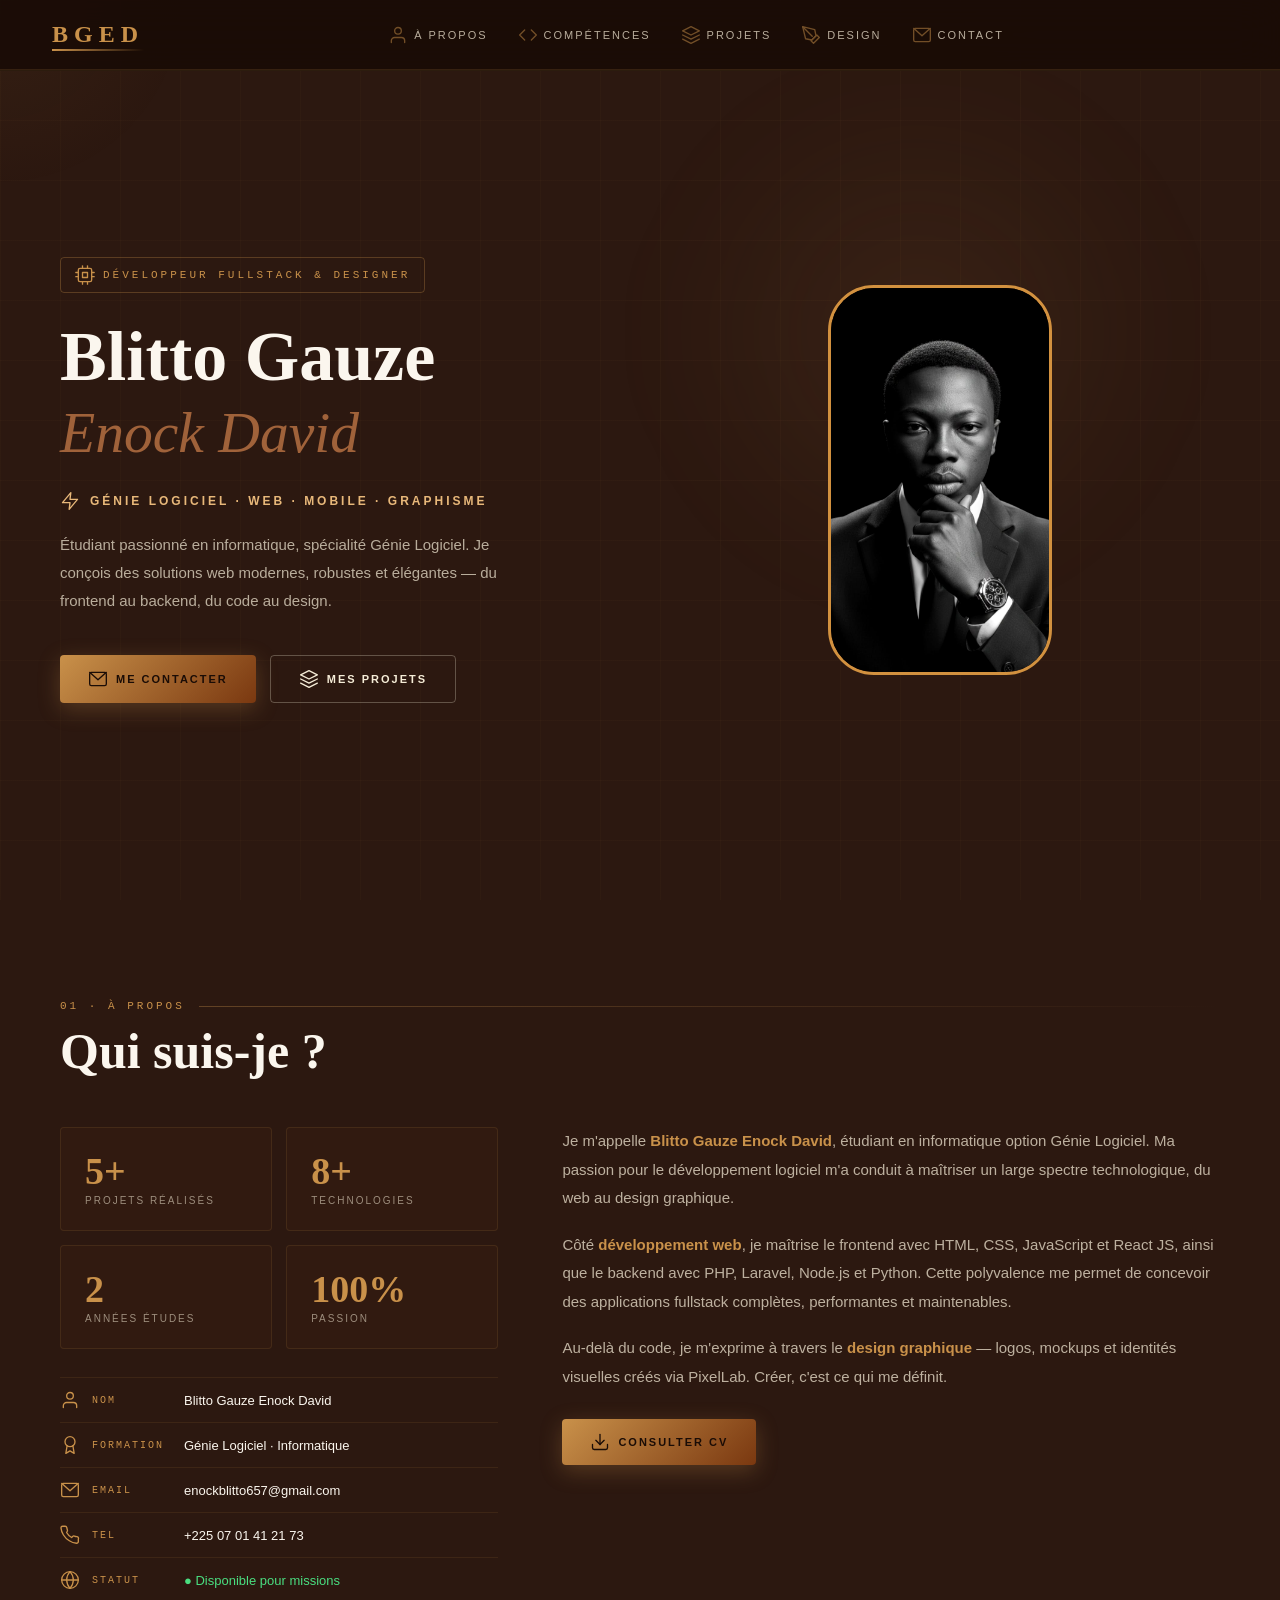
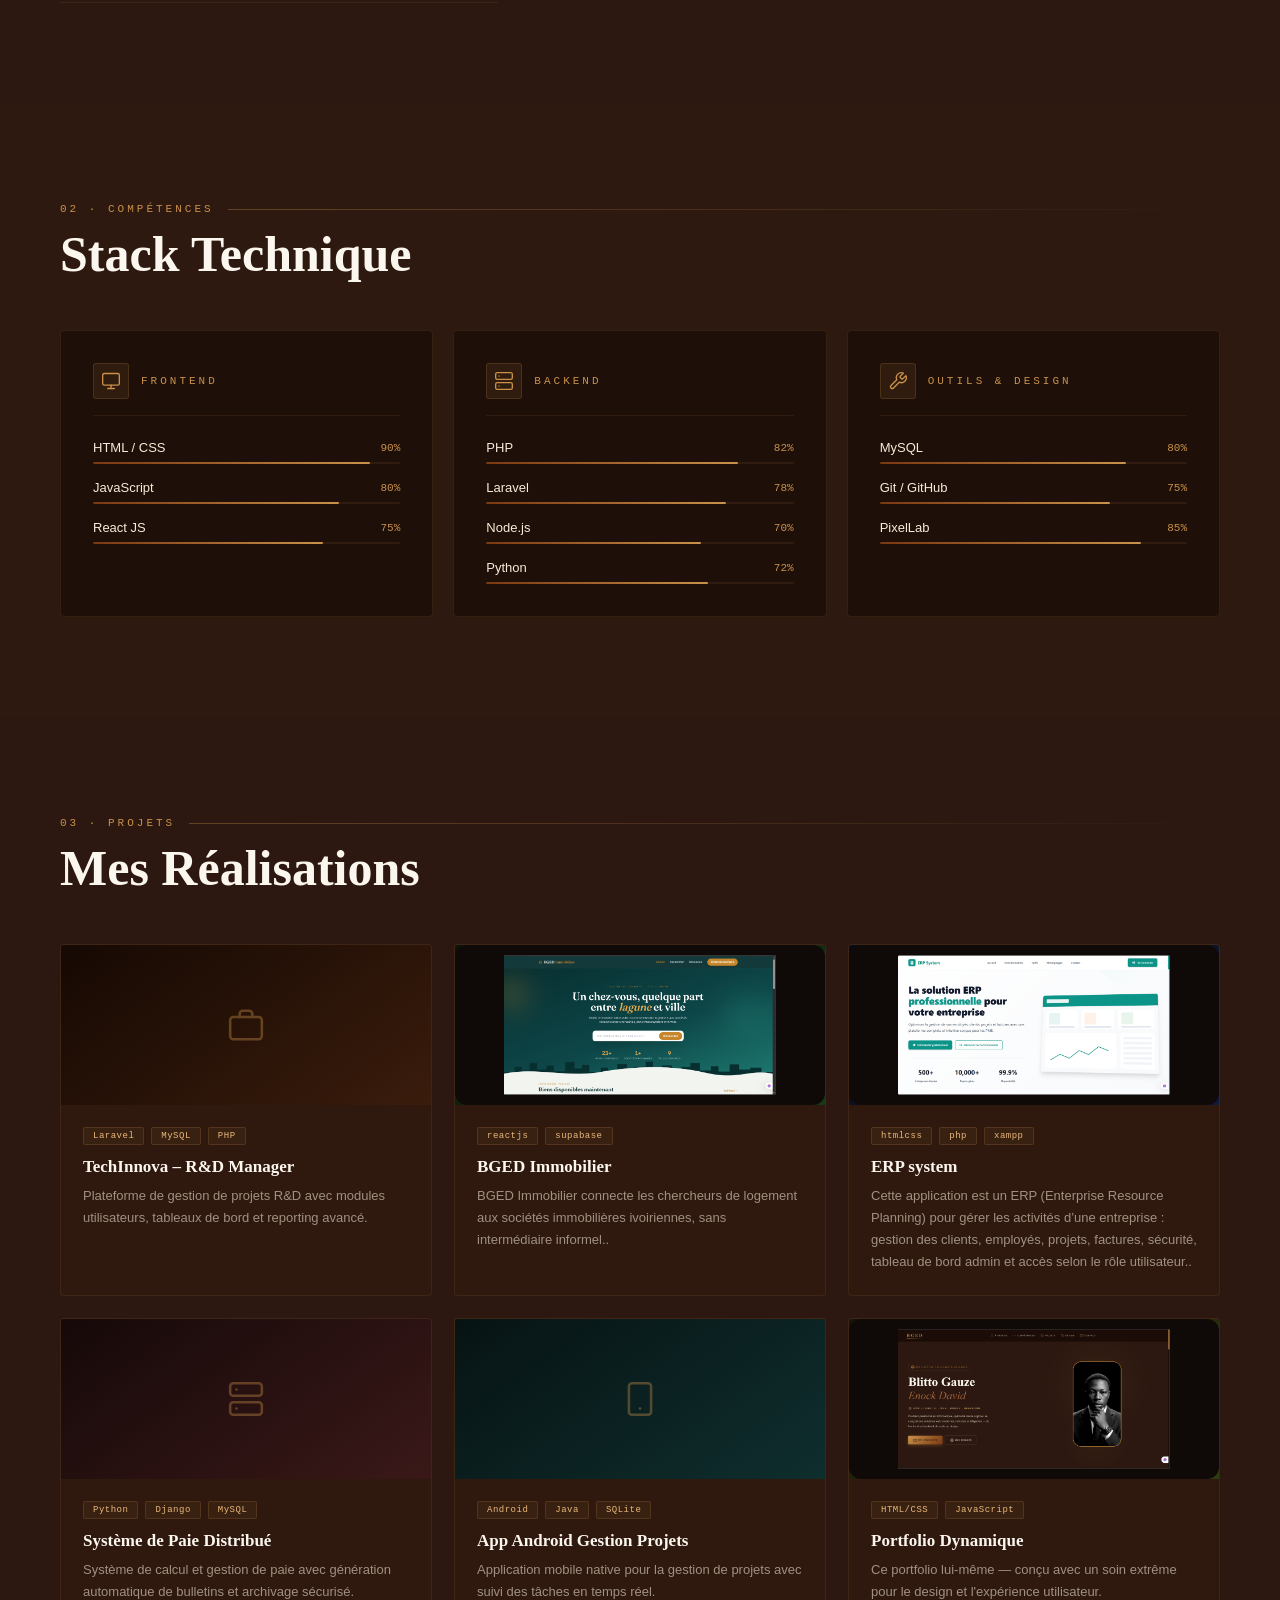
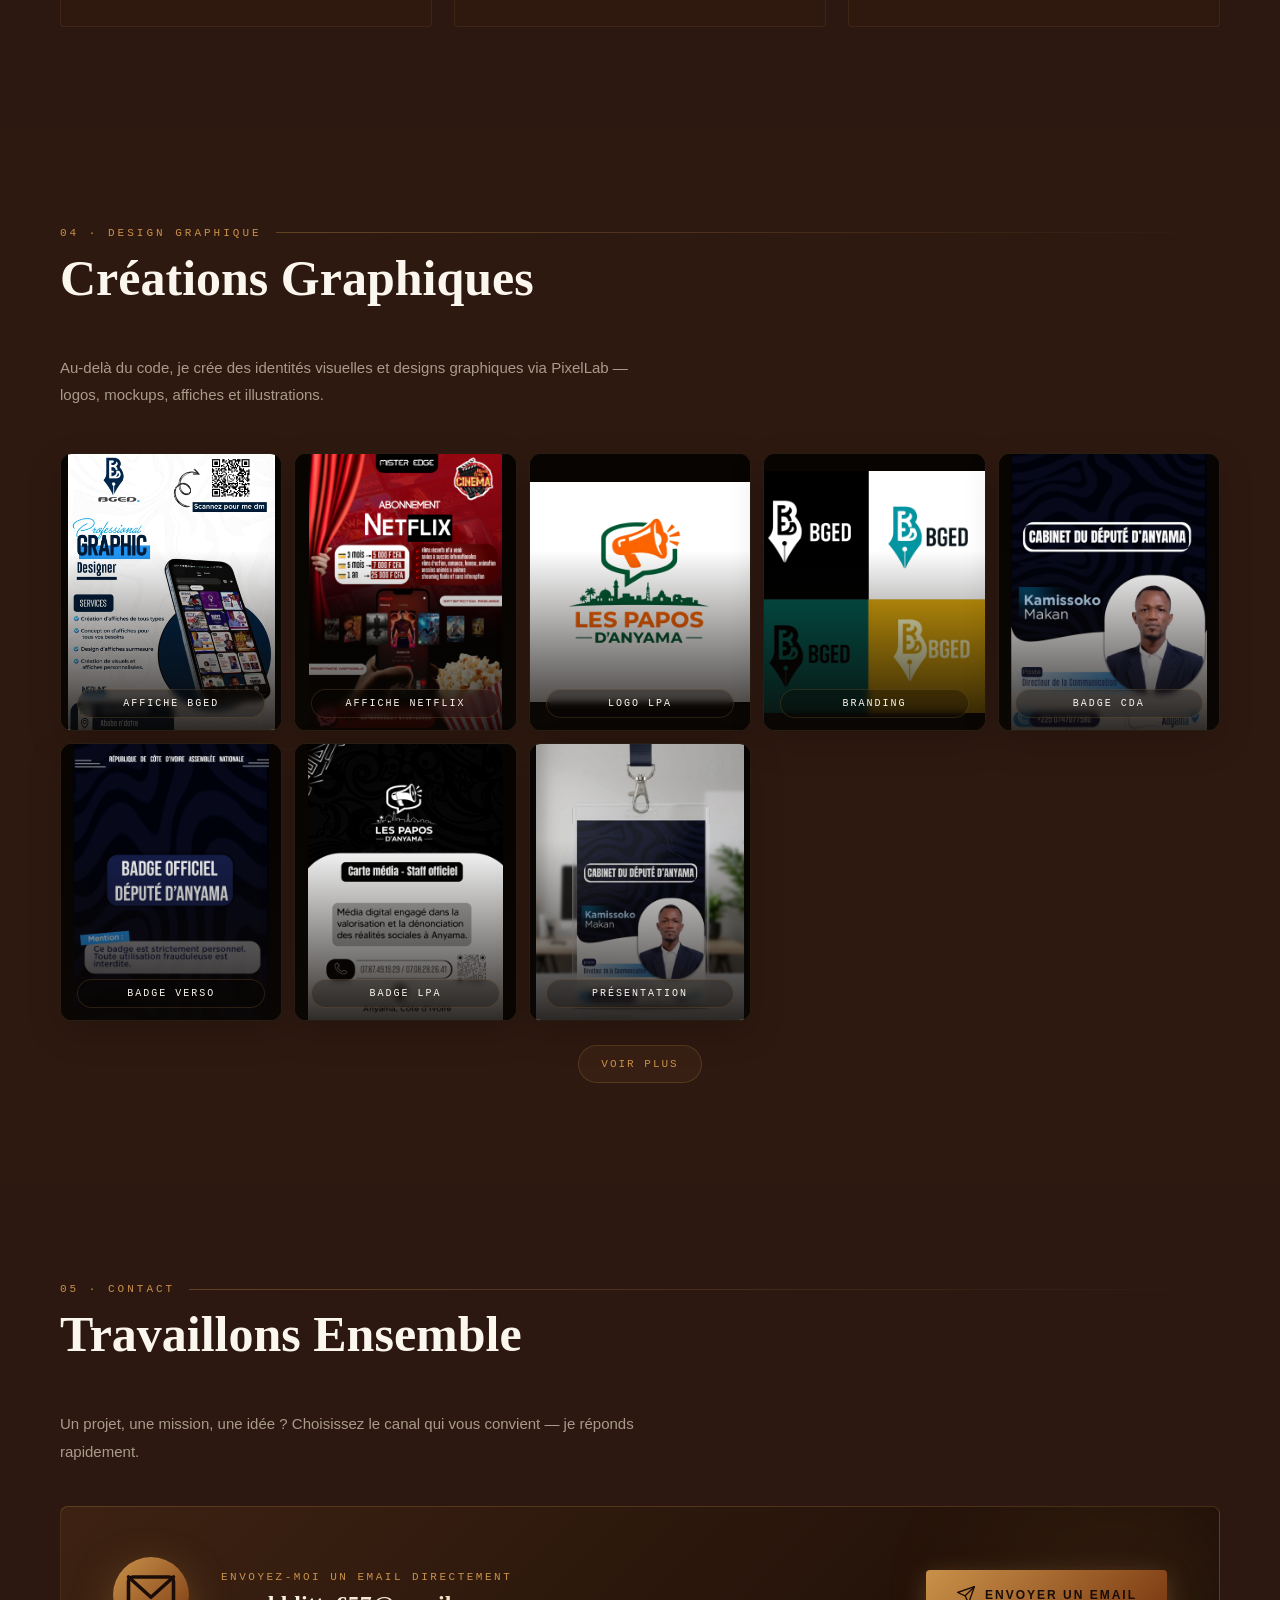
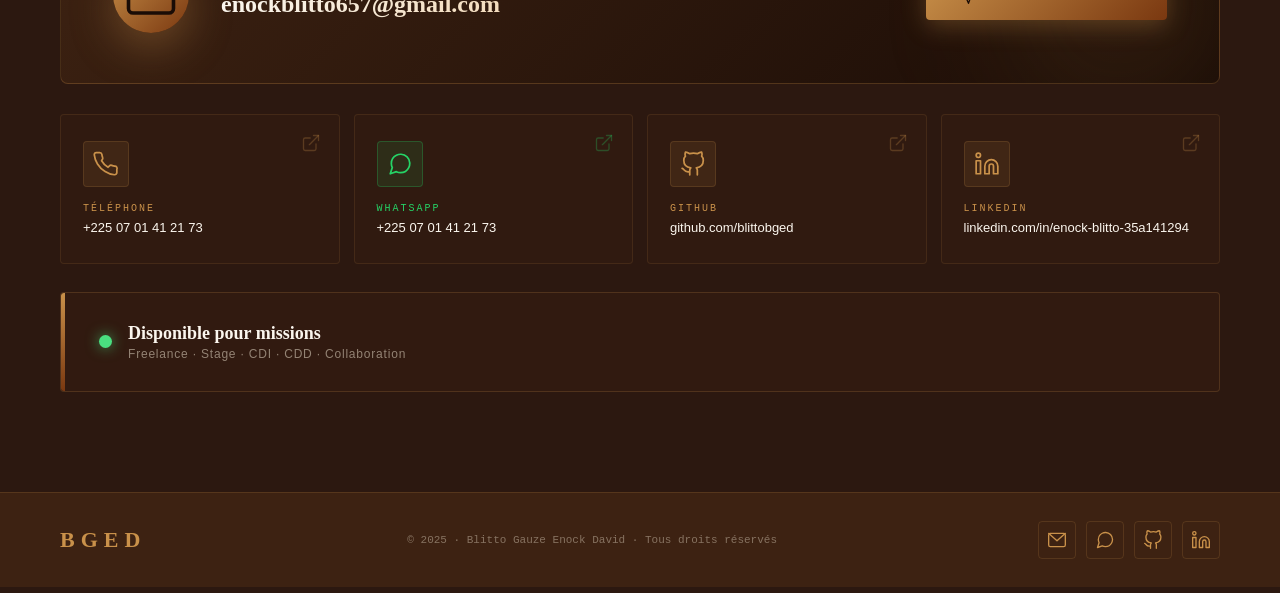
==== commit ac2362ed: "Fix profile image path in mirrored page" ====
--- a/BGED_portfolio/index.html
+++ b/BGED_portfolio/index.html
@@ -891,7 +891,7 @@
   </div>
 
   <div class="hero-right">
-    <img src="/image/enock_BLITTO.jpeg" alt="Enock David" class="profile-image" />
+    <img src="image/enock_BLITTO.jpeg" alt="Enock David" class="profile-image" />
   </div>
 </section>
 
